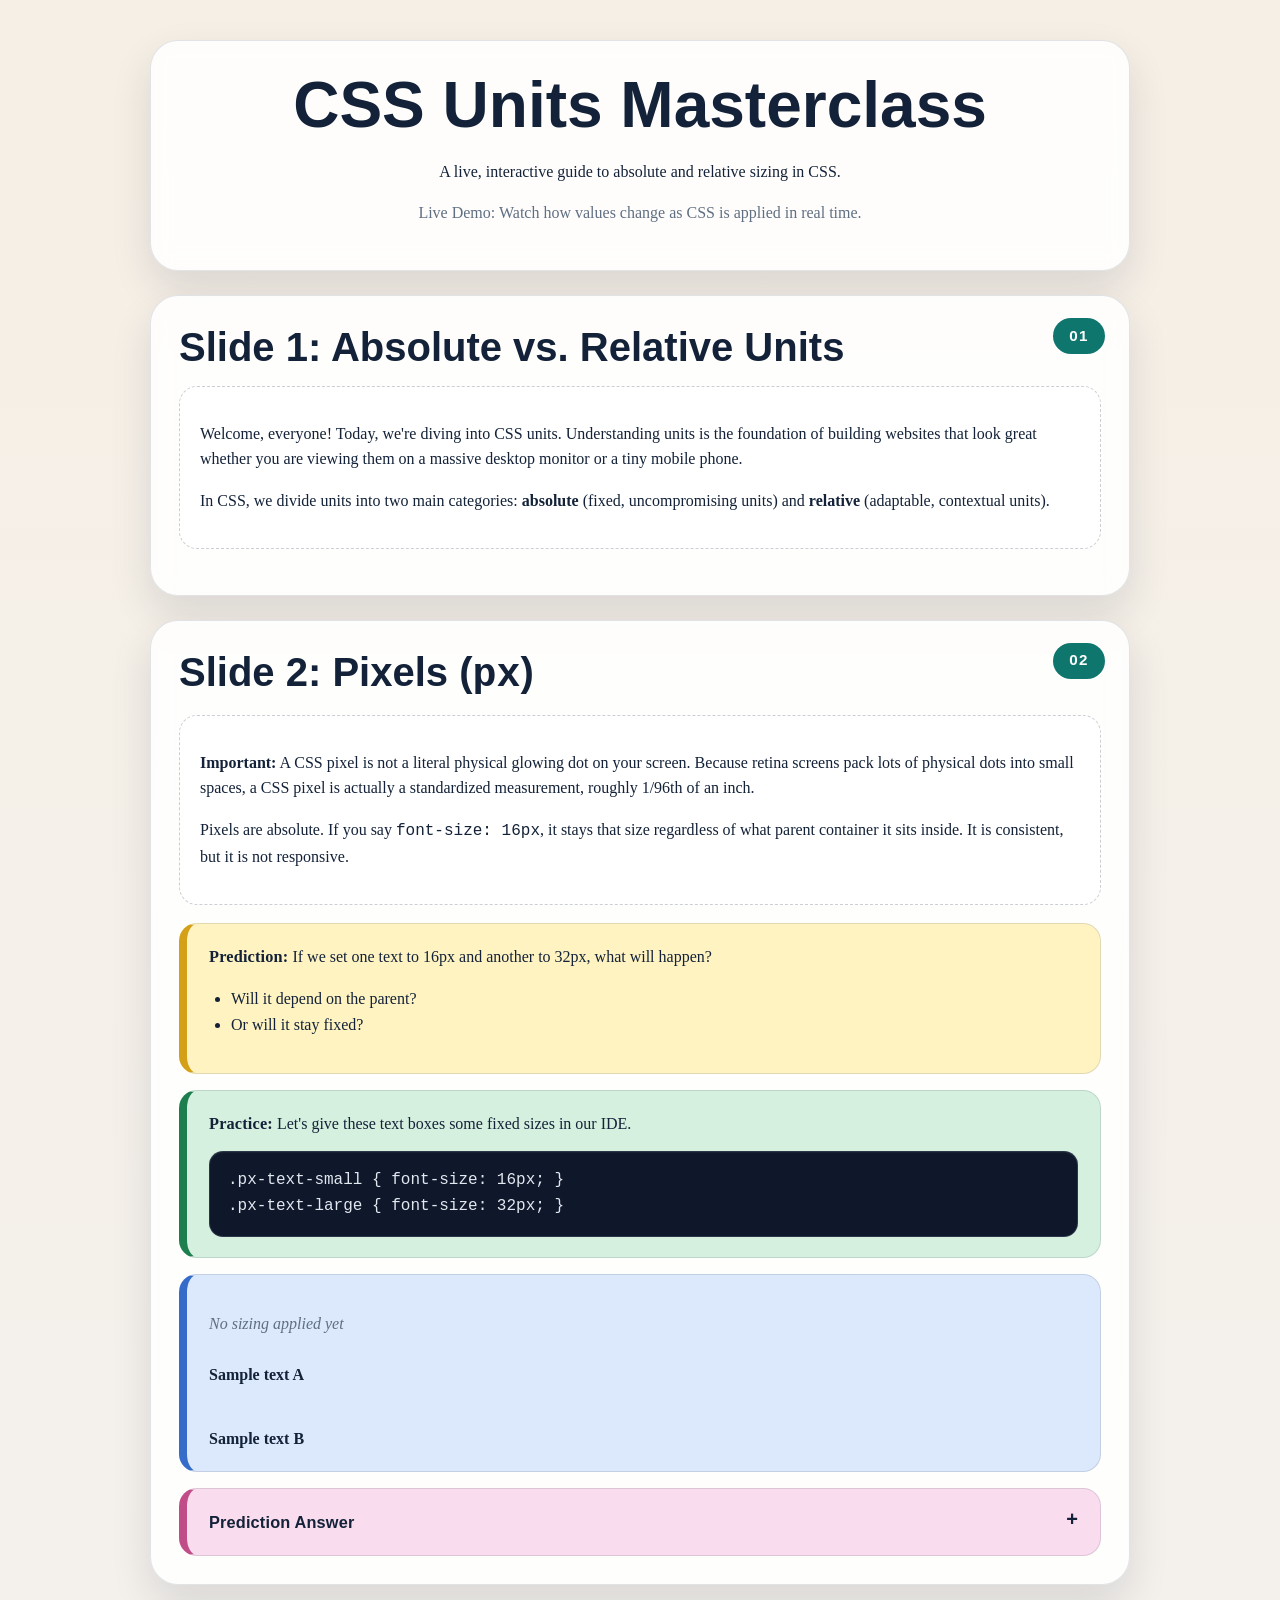
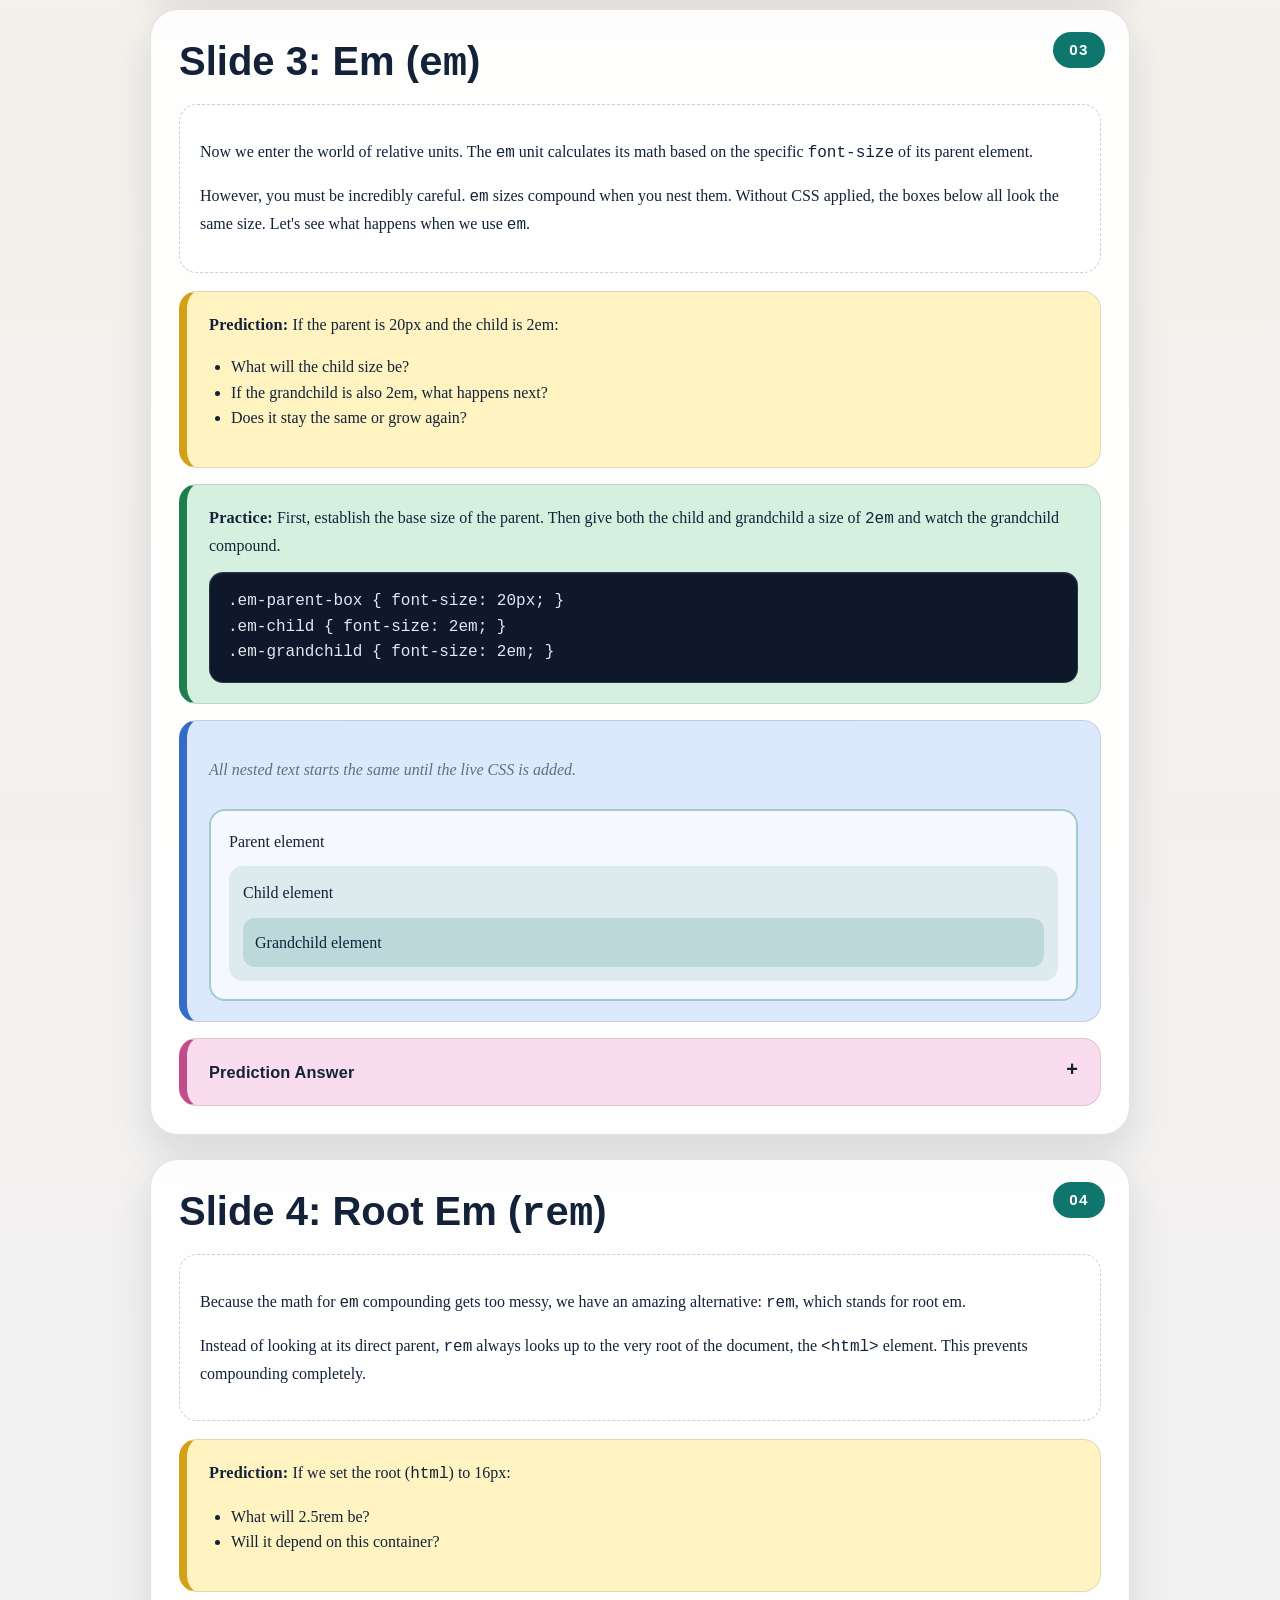
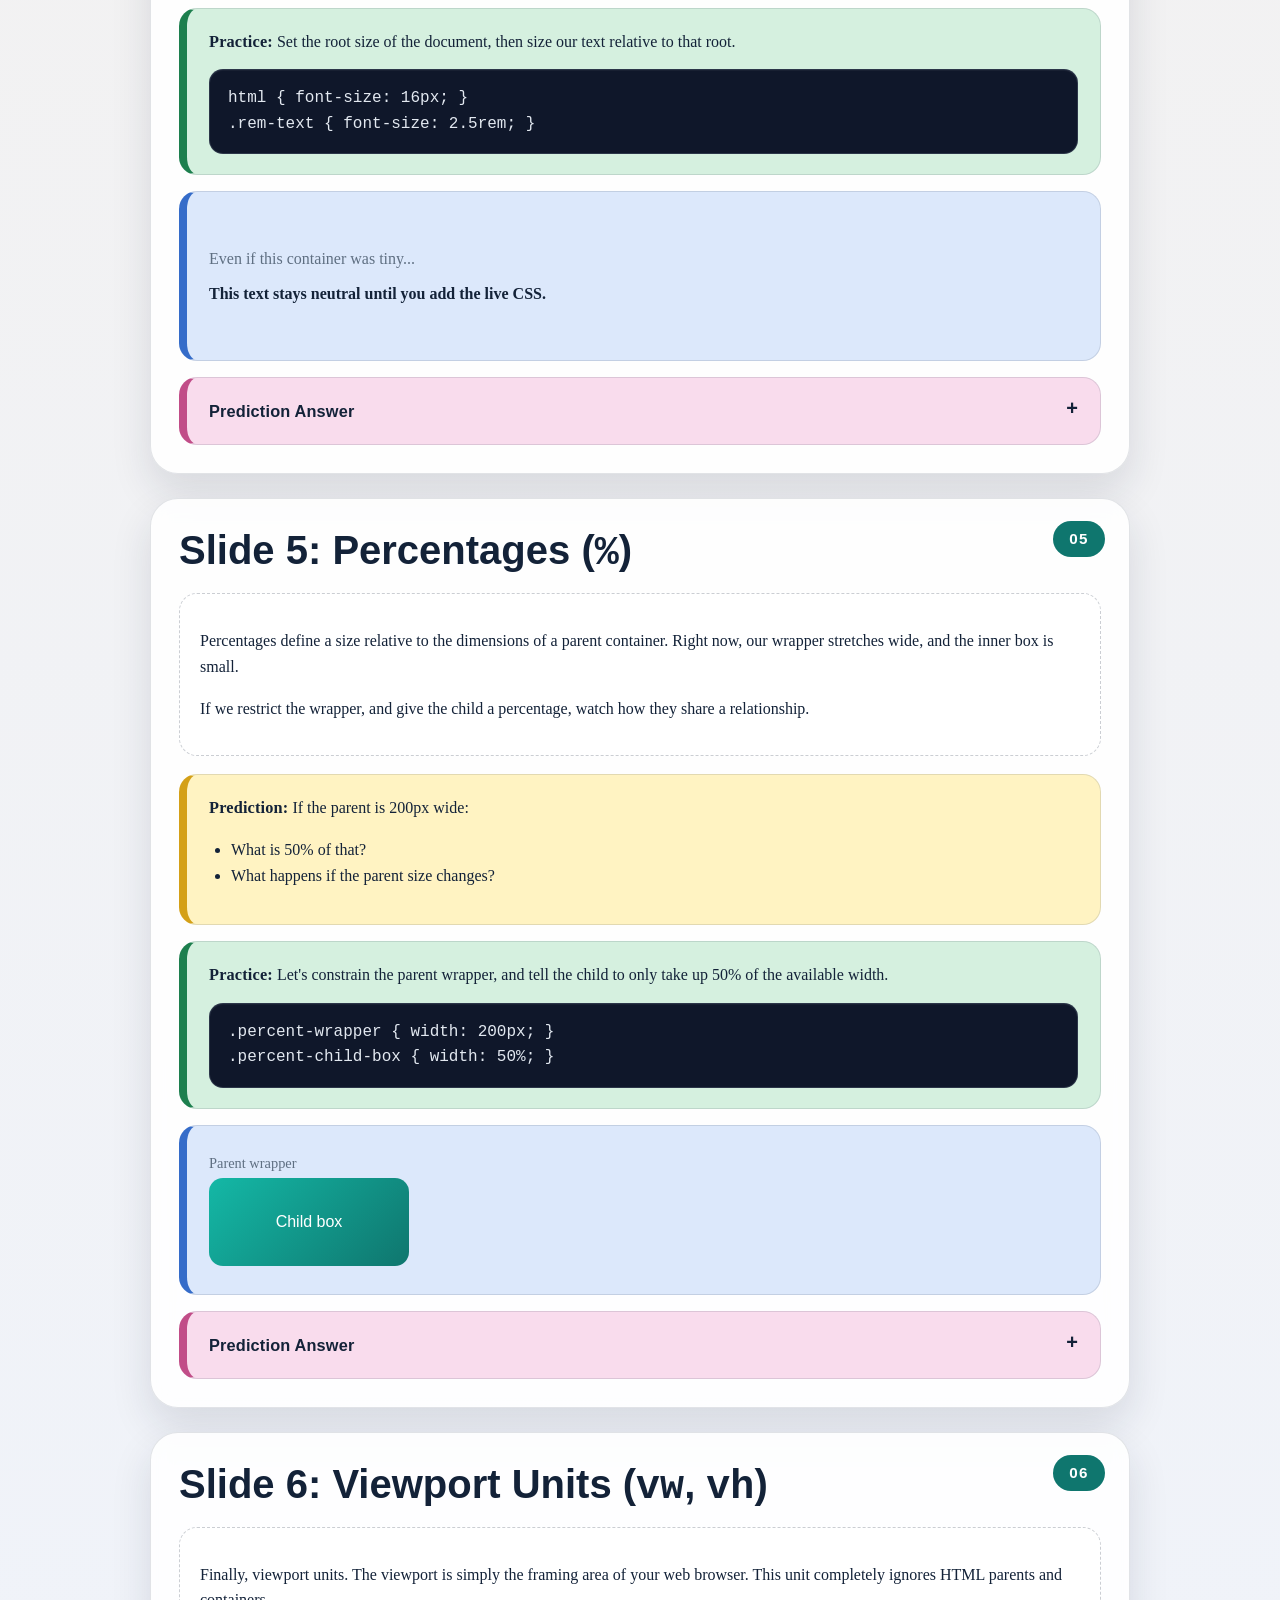
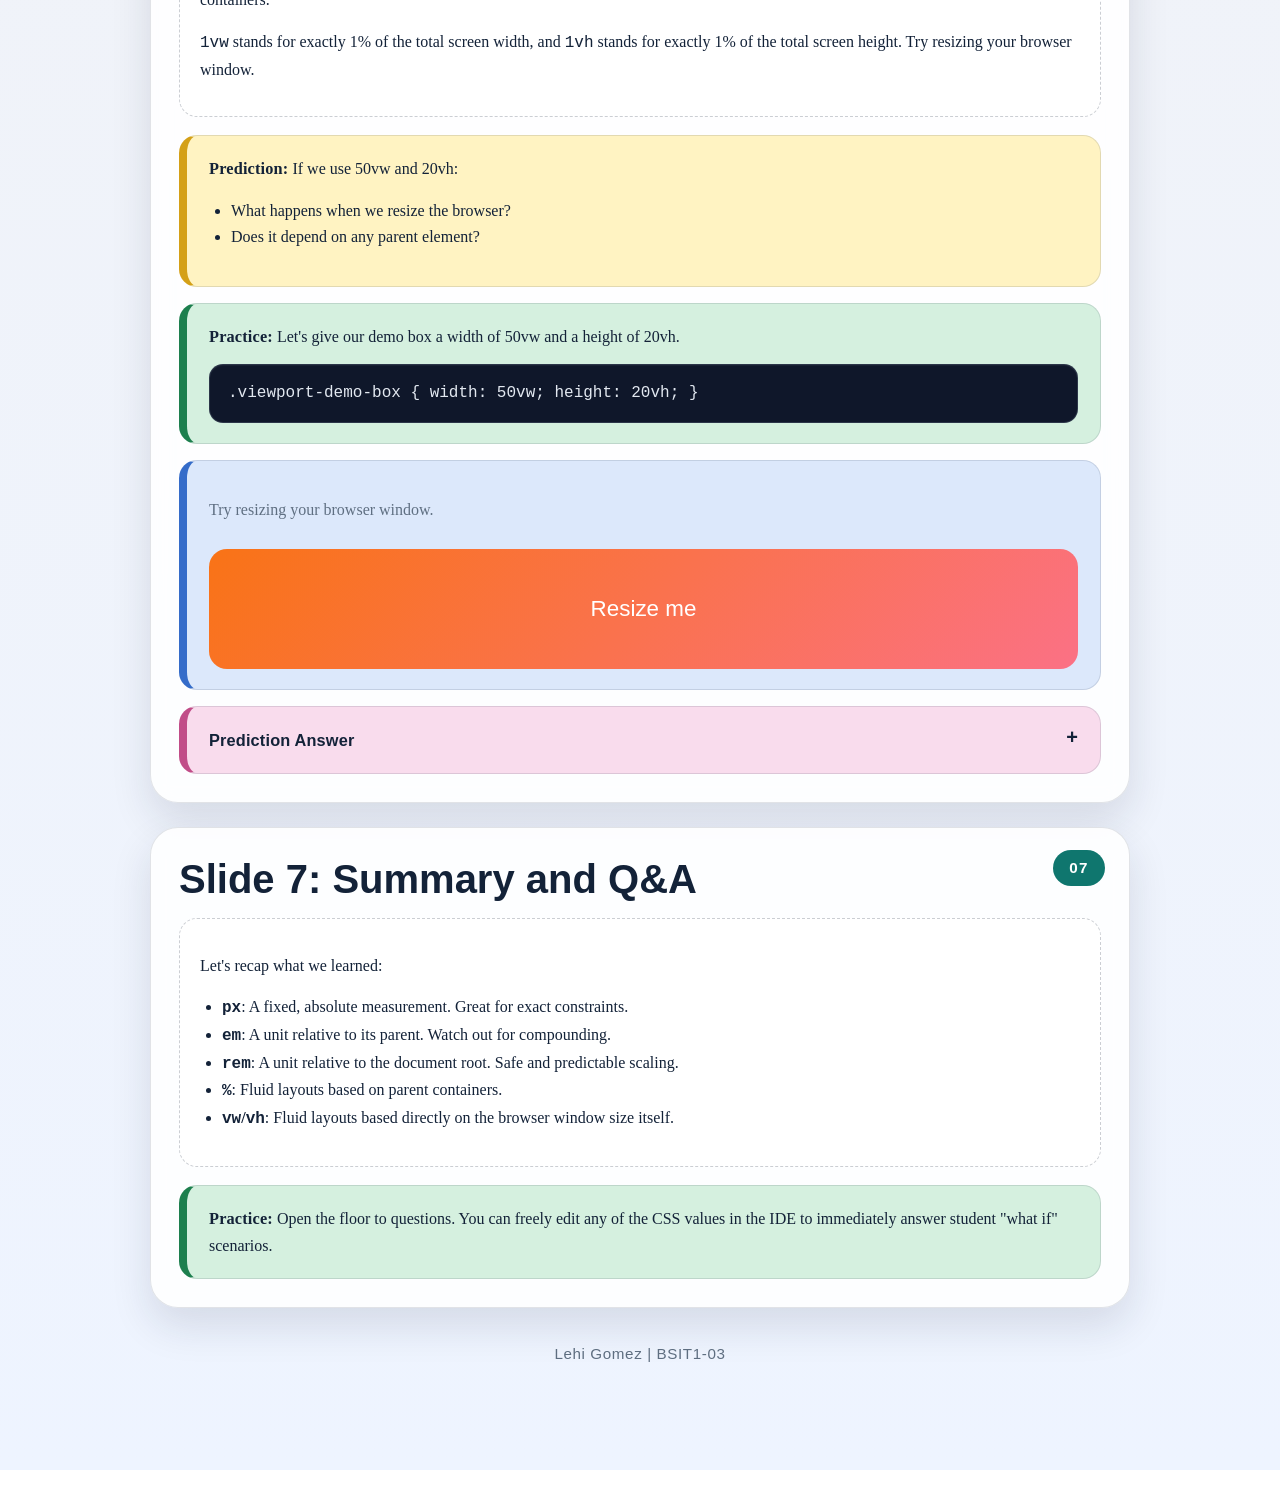
==== css-units-masterclass/index.html @ 3f7f9b2d "New folder settings." ====
<!DOCTYPE html>
<html lang="en">

<head>
    <meta charset="UTF-8">
    <meta name="viewport" content="width=device-width, initial-scale=1.0">
    <title>CSS Units Interactive Masterclass</title>
    <link rel="stylesheet" href="styles.css">
</head>

<body>

    <header>
        <h1>CSS Units Masterclass</h1>
        <p>A live, interactive guide to absolute and relative sizing in CSS.</p>
        <p class="header-note">
            Live Demo: Watch how values change as CSS is applied in real time.
        </p>
    </header>

    <section class="slide">
        <span class="slide-badge">01</span>
        <h2 class="slide-title">Slide 1: Absolute vs. Relative Units</h2>
        <div class="speaker-notes">
            <p>Welcome, everyone! Today, we're diving into CSS units. Understanding units is the foundation of building websites that look great whether you are viewing them on a massive desktop monitor or a tiny mobile phone.</p>
            <p>In CSS, we divide units into two main categories: <strong>absolute</strong> (fixed, uncompromising units) and <strong>relative</strong> (adaptable, contextual units).</p>
        </div>
    </section>

    <section class="slide">
        <span class="slide-badge">02</span>
        <h2 class="slide-title">Slide 2: Pixels (<code>px</code>)</h2>
        <div class="speaker-notes">
            <p><strong>Important:</strong> A CSS pixel is not a literal physical glowing dot on your screen. Because retina screens pack lots of physical dots into small spaces, a CSS pixel is actually a standardized measurement, roughly 1/96th of an inch.</p>
            <p>Pixels are absolute. If you say <code>font-size: 16px</code>, it stays that size regardless of what parent container it sits inside. It is consistent, but it is not responsive.</p>
        </div>

        <div class="prediction-box">
            <strong>Prediction:</strong>
            If we set one text to 16px and another to 32px, what will happen?
            <ul>
                <li>Will it depend on the parent?</li>
                <li>Or will it stay fixed?</li>
            </ul>
        </div>

        <div class="action-box">
            <strong>Practice:</strong> Let's give these text boxes some fixed sizes in our IDE.
            <pre><code>.px-text-small { font-size: 16px; }
.px-text-large { font-size: 32px; }</code></pre>
        </div>

        <div class="demo-area">
            <p class="demo-hint"><em>No sizing applied yet</em></p>
            <div>
                <strong class="px-text-small">Sample text A</strong>
            </div>
            <div class="demo-spacer"></div>
            <div>
                <strong class="px-text-large">Sample text B</strong>
            </div>
        </div>

        <details class="prediction-answer">
            <summary>Prediction Answer</summary>
            <p>Both values stay fixed. The 16px text remains smaller than the 32px text, and neither one depends on the parent element.</p>
        </details>
    </section>

    <section class="slide">
        <span class="slide-badge">03</span>
        <h2 class="slide-title">Slide 3: Em (<code>em</code>)</h2>
        <div class="speaker-notes">
            <p>Now we enter the world of relative units. The <code>em</code> unit calculates its math based on the specific <code>font-size</code> of its parent element.</p>
            <p>However, you must be incredibly careful. <code>em</code> sizes compound when you nest them. Without CSS applied, the boxes below all look the same size. Let's see what happens when we use <code>em</code>.</p>
        </div>

        <div class="prediction-box">
            <strong>Prediction:</strong>
            If the parent is 20px and the child is 2em:
            <ul>
                <li>What will the child size be?</li>
                <li>If the grandchild is also 2em, what happens next?</li>
                <li>Does it stay the same or grow again?</li>
            </ul>
        </div>

        <div class="action-box">
            <strong>Practice:</strong> First, establish the base size of the parent. Then give both the child and grandchild a size of <code>2em</code> and watch the grandchild compound.
            <pre><code>.em-parent-box { font-size: 20px; }
.em-child { font-size: 2em; }
.em-grandchild { font-size: 2em; }</code></pre>
        </div>

        <div class="demo-area">
            <p class="demo-hint"><em>All nested text starts the same until the live CSS is added.</em></p>
            <div class="em-parent-box">
                Parent element
                <div class="em-child">
                    Child element
                    <div class="em-grandchild">
                        Grandchild element
                    </div>
                </div>
            </div>
        </div>

        <details class="prediction-answer">
            <summary>Prediction Answer</summary>
            <p>The child becomes 40px because it is 2 times its 20px parent. The grandchild then doubles again from the child, so it becomes 80px. This is the compounding behavior of <code>em</code>.</p>
        </details>
    </section>

    <section class="slide">
        <span class="slide-badge">04</span>
        <h2 class="slide-title">Slide 4: Root Em (<code>rem</code>)</h2>
        <div class="speaker-notes">
            <p>Because the math for <code>em</code> compounding gets too messy, we have an amazing alternative: <code>rem</code>, which stands for root em.</p>
            <p>Instead of looking at its direct parent, <code>rem</code> always looks up to the very root of the document, the <code>&lt;html&gt;</code> element. This prevents compounding completely.</p>
        </div>

        <div class="prediction-box">
            <strong>Prediction:</strong>
            If we set the root (<code>html</code>) to 16px:
            <ul>
                <li>What will 2.5rem be?</li>
                <li>Will it depend on this container?</li>
            </ul>
        </div>

        <div class="action-box">
            <strong>Practice:</strong> Set the root size of the document, then size our text relative to that root.
            <pre><code>html { font-size: 16px; }
.rem-text { font-size: 2.5rem; }</code></pre>
        </div>

        <div class="demo-area">
            <div class="tiny-container-note">Even if this container was tiny...</div>
            <strong class="rem-text">This text stays neutral until you add the live CSS.</strong>
        </div>

        <details class="prediction-answer">
            <summary>Prediction Answer</summary>
            <p><code>2.5rem</code> becomes 40px because it always uses the root size of 16px. It does not depend on this local container.</p>
        </details>
    </section>

    <section class="slide">
        <span class="slide-badge">05</span>
        <h2 class="slide-title">Slide 5: Percentages (<code>%</code>)</h2>
        <div class="speaker-notes">
            <p>Percentages define a size relative to the dimensions of a parent container. Right now, our wrapper stretches wide, and the inner box is small.</p>
            <p>If we restrict the wrapper, and give the child a percentage, watch how they share a relationship.</p>
        </div>

        <div class="prediction-box">
            <strong>Prediction:</strong>
            If the parent is 200px wide:
            <ul>
                <li>What is 50% of that?</li>
                <li>What happens if the parent size changes?</li>
            </ul>
        </div>

        <div class="action-box">
            <strong>Practice:</strong> Let's constrain the parent wrapper, and tell the child to only take up 50% of the available width.
            <pre><code>.percent-wrapper { width: 200px; }
.percent-child-box { width: 50%; }</code></pre>
        </div>

        <div class="demo-area">
            <div class="percent-wrapper">
                <span class="percent-label">Parent wrapper</span>
                <div class="percent-child-box">Child box</div>
            </div>
        </div>

        <details class="prediction-answer">
            <summary>Prediction Answer</summary>
            <p>If the parent is 200px wide, a child with <code>width: 50%</code> becomes 100px wide. If the parent changes size, the child changes with it.</p>
        </details>
    </section>

    <section class="slide">
        <span class="slide-badge">06</span>
        <h2 class="slide-title">Slide 6: Viewport Units (<code>vw</code>, <code>vh</code>)</h2>
        <div class="speaker-notes">
            <p>Finally, viewport units. The viewport is simply the framing area of your web browser. This unit completely ignores HTML parents and containers.</p>
            <p><code>1vw</code> stands for exactly 1% of the total screen width, and <code>1vh</code> stands for exactly 1% of the total screen height. Try resizing your browser window.</p>
        </div>

        <div class="prediction-box">
            <strong>Prediction:</strong>
            If we use 50vw and 20vh:
            <ul>
                <li>What happens when we resize the browser?</li>
                <li>Does it depend on any parent element?</li>
            </ul>
        </div>

        <div class="action-box">
            <strong>Practice:</strong> Let's give our demo box a width of 50vw and a height of 20vh.
            <pre><code>.viewport-demo-box { width: 50vw; height: 20vh; }</code></pre>
        </div>

        <div class="demo-area">
            <p class="demo-hint">Try resizing your browser window.</p>
            <div class="viewport-demo-box">Resize me</div>
        </div>

        <details class="prediction-answer">
            <summary>Prediction Answer</summary>
            <p>The box always tracks the browser window. At 50vw it uses half the viewport width, and at 20vh it uses one fifth of the viewport height, regardless of parent containers.</p>
        </details>
    </section>

    <section class="slide">
        <span class="slide-badge">07</span>
        <h2 class="slide-title">Slide 7: Summary and Q&amp;A</h2>
        <div class="speaker-notes">
            <p>Let's recap what we learned:</p>
            <ul>
                <li><strong><code>px</code></strong>: A fixed, absolute measurement. Great for exact constraints.</li>
                <li><strong><code>em</code></strong>: A unit relative to its parent. Watch out for compounding.</li>
                <li><strong><code>rem</code></strong>: A unit relative to the document root. Safe and predictable scaling.</li>
                <li><strong><code>%</code></strong>: Fluid layouts based on parent containers.</li>
                <li><strong><code>vw</code>/<code>vh</code></strong>: Fluid layouts based directly on the browser window size itself.</li>
            </ul>
        </div>

        <div class="action-box">
            <strong>Practice:</strong> Open the floor to questions. You can freely edit any of the CSS values in the IDE to immediately answer student "what if" scenarios.
        </div>
    </section>

    <footer class="page-footer">
        <p>Lehi Gomez | BSIT1-03</p>
    </footer>

</body>

</html>
---- css-units-masterclass/styles.css ----
:root {
    --page-bg: linear-gradient(180deg, #f6efe5 0%, #eef4ff 100%);
    --surface: rgba(255, 255, 255, 0.88);
    --surface-strong: #ffffff;
    --text-main: #132238;
    --text-soft: #5f6f82;
    --accent: #0f766e;
    --prediction: #fff3c2;
    --action: #d5f0df;
    --demo: #dce8fb;
    --answer: #f9dced;
    --border: rgba(19, 34, 56, 0.12);
    --shadow: 0 18px 40px rgba(22, 34, 58, 0.12);
    --radius-lg: 28px;
    --radius-md: 18px;
}

* {
    box-sizing: border-box;
}

html {
    font-size: 16px;
}

body {
    margin: 0;
    font-family: Georgia, "Times New Roman", serif;
    background: var(--page-bg);
    color: var(--text-main);
    line-height: 1.6;
    padding: 40px 20px 80px;
}

header,
.slide {
    position: relative;
    width: min(980px, calc(100vw - 32px));
    margin: 0 auto 24px;
    background: var(--surface);
    backdrop-filter: blur(10px);
    border: 1px solid var(--border);
    border-radius: var(--radius-lg);
    box-shadow: var(--shadow);
    padding: 28px;
}

header {
    text-align: center;
}

h1,
h2,
h3 {
    font-family: "Trebuchet MS", "Segoe UI", sans-serif;
    line-height: 1.15;
    margin-top: 0;
}

h1 {
    font-size: clamp(2.4rem, 5vw, 4rem);
    margin-bottom: 12px;
}

.header-note,
.demo-hint,
.tiny-container-note {
    color: var(--text-soft);
}

.slide-title {
    margin-bottom: 16px;
    font-size: clamp(1.8rem, 3.2vw, 2.5rem);
    padding-right: 84px;
}

.slide-badge {
    position: absolute;
    top: 22px;
    right: 24px;
    display: inline-flex;
    align-items: center;
    justify-content: center;
    min-width: 52px;
    height: 36px;
    padding: 0 12px;
    border-radius: 999px;
    background: var(--accent);
    color: #fff;
    font-family: "Trebuchet MS", "Segoe UI", sans-serif;
    font-size: 0.95rem;
    font-weight: 700;
    letter-spacing: 0.08em;
}

.speaker-notes {
    padding: 18px 20px;
    background: rgba(255, 255, 255, 0.72);
    border: 1px dashed rgba(19, 34, 56, 0.22);
    border-radius: var(--radius-md);
    margin-bottom: 18px;
}

.prediction-box,
.action-box,
.demo-area,
.prediction-answer {
    border-radius: var(--radius-md);
    padding: 20px 22px;
    margin-top: 16px;
    border: 1px solid var(--border);
}

.prediction-box {
    background: var(--prediction);
    border-left: 8px solid #d4a017;
}

.action-box {
    background: var(--action);
    border-left: 8px solid #1d7f4e;
}

.demo-area {
    background: var(--demo);
    border-left: 8px solid #356cc9;
    min-height: 170px;
    display: flex;
    flex-direction: column;
    justify-content: center;
    gap: 10px;
}

.prediction-answer {
    background: var(--answer);
    border-left: 8px solid #c14d88;
    overflow: hidden;
}

.prediction-answer summary {
    cursor: pointer;
    font-family: "Trebuchet MS", "Segoe UI", sans-serif;
    font-weight: 700;
    list-style: none;
}

.prediction-answer summary::-webkit-details-marker {
    display: none;
}

.prediction-answer summary::after {
    content: "+";
    float: right;
    font-size: 1.25rem;
    line-height: 1;
}

.prediction-answer[open] summary::after {
    content: "-";
}

.prediction-answer p {
    margin-bottom: 0;
}

.page-footer {
    width: min(980px, calc(100vw - 32px));
    margin: 0 auto;
    padding: 10px 16px 24px;
    text-align: center;
    color: var(--text-soft);
    font-family: "Trebuchet MS", "Segoe UI", sans-serif;
    font-size: 0.95rem;
    letter-spacing: 0.04em;
}

.page-footer p {
    margin: 0;
}

pre {
    margin: 14px 0 0;
    overflow-x: auto;
    background: #0f172a;
    color: #e2e8f0;
    padding: 16px 18px;
    border-radius: 14px;
    border: 1px solid rgba(148, 163, 184, 0.22);
    box-shadow: inset 0 1px 0 rgba(255, 255, 255, 0.04);
    font-size: 1rem;
}

code {
    font-family: Consolas, "Courier New", monospace;
}

ul {
    padding-left: 22px;
}

.demo-spacer {
    height: 18px;
}

.prediction-box strong,
.action-box strong,
.prediction-answer summary {
    font-size: 1.02rem;
    letter-spacing: 0.01em;
}

/* Live demo note:
   Add these during class when teaching fixed pixel sizing.
   Example:
   .px-text-small { font-size: 16px; }
   .px-text-large { font-size: 32px; }
*/

.em-parent-box {
    padding: 18px;
    border: 2px solid rgba(15, 118, 110, 0.35);
    border-radius: 16px;
    background: rgba(255, 255, 255, 0.7);
}

/* Live demo note:
   Add these during class to show em using the parent font size.
   Example:
   .em-parent-box { font-size: 20px; }
   .em-child { font-size: 2em; }
   .em-grandchild { font-size: 2em; }
*/

.em-child {
    margin-top: 12px;
    padding: 14px;
    border-radius: 14px;
    background: rgba(15, 118, 110, 0.1);
}

.em-grandchild {
    margin-top: 12px;
    padding: 12px;
    border-radius: 12px;
    background: rgba(15, 118, 110, 0.16);
}

/* Live demo note:
   Add this during class to show rem using the root html size.
   Example:
   html { font-size: 16px; }
   .rem-text { font-size: 2.5rem; }
*/

.percent-wrapper {
    width: 200px;
    position: relative;
    padding-top: 24px;
}

.percent-label {
    position: absolute;
    top: -2px;
    left: 0;
    font-size: 0.9rem;
    color: var(--text-soft);
}

.percent-child-box {
    min-height: 88px;
    display: flex;
    align-items: center;
    justify-content: center;
    text-align: center;
    padding: 12px;
    border-radius: 14px;
    background: linear-gradient(135deg, #14b8a6, #0f766e);
    color: #fff;
    font-family: "Trebuchet MS", "Segoe UI", sans-serif;
}

/* Live demo note:
   Add this during class to show percentage sizing from the parent.
   Example:
   .percent-child-box { width: 50%; }
*/

.viewport-demo-box {
    width: 100%;
    height: 120px;
    min-height: 120px;
    border-radius: 18px;
    display: flex;
    align-items: center;
    justify-content: center;
    text-align: center;
    background: linear-gradient(135deg, #f97316, #fb7185);
    color: #fff;
    font-family: "Trebuchet MS", "Segoe UI", sans-serif;
    font-size: clamp(1rem, 2.2vw, 1.4rem);
}

/* Live demo note:
   Replace the neutral size above during class to demonstrate viewport units.
   Example:
   .viewport-demo-box { width: 50vw; height: 20vh; }
*/

@media (max-width: 720px) {
    body {
        padding: 20px 12px 48px;
    }

    header,
    .slide {
        width: min(980px, calc(100vw - 8px));
        padding: 20px;
    }

    .slide-title {
        padding-right: 0;
    }

    .slide-badge {
        position: static;
        margin-bottom: 14px;
    }

    .page-footer {
        width: min(980px, calc(100vw - 8px));
    }

    .viewport-demo-box {
        width: 100%;
    }
}
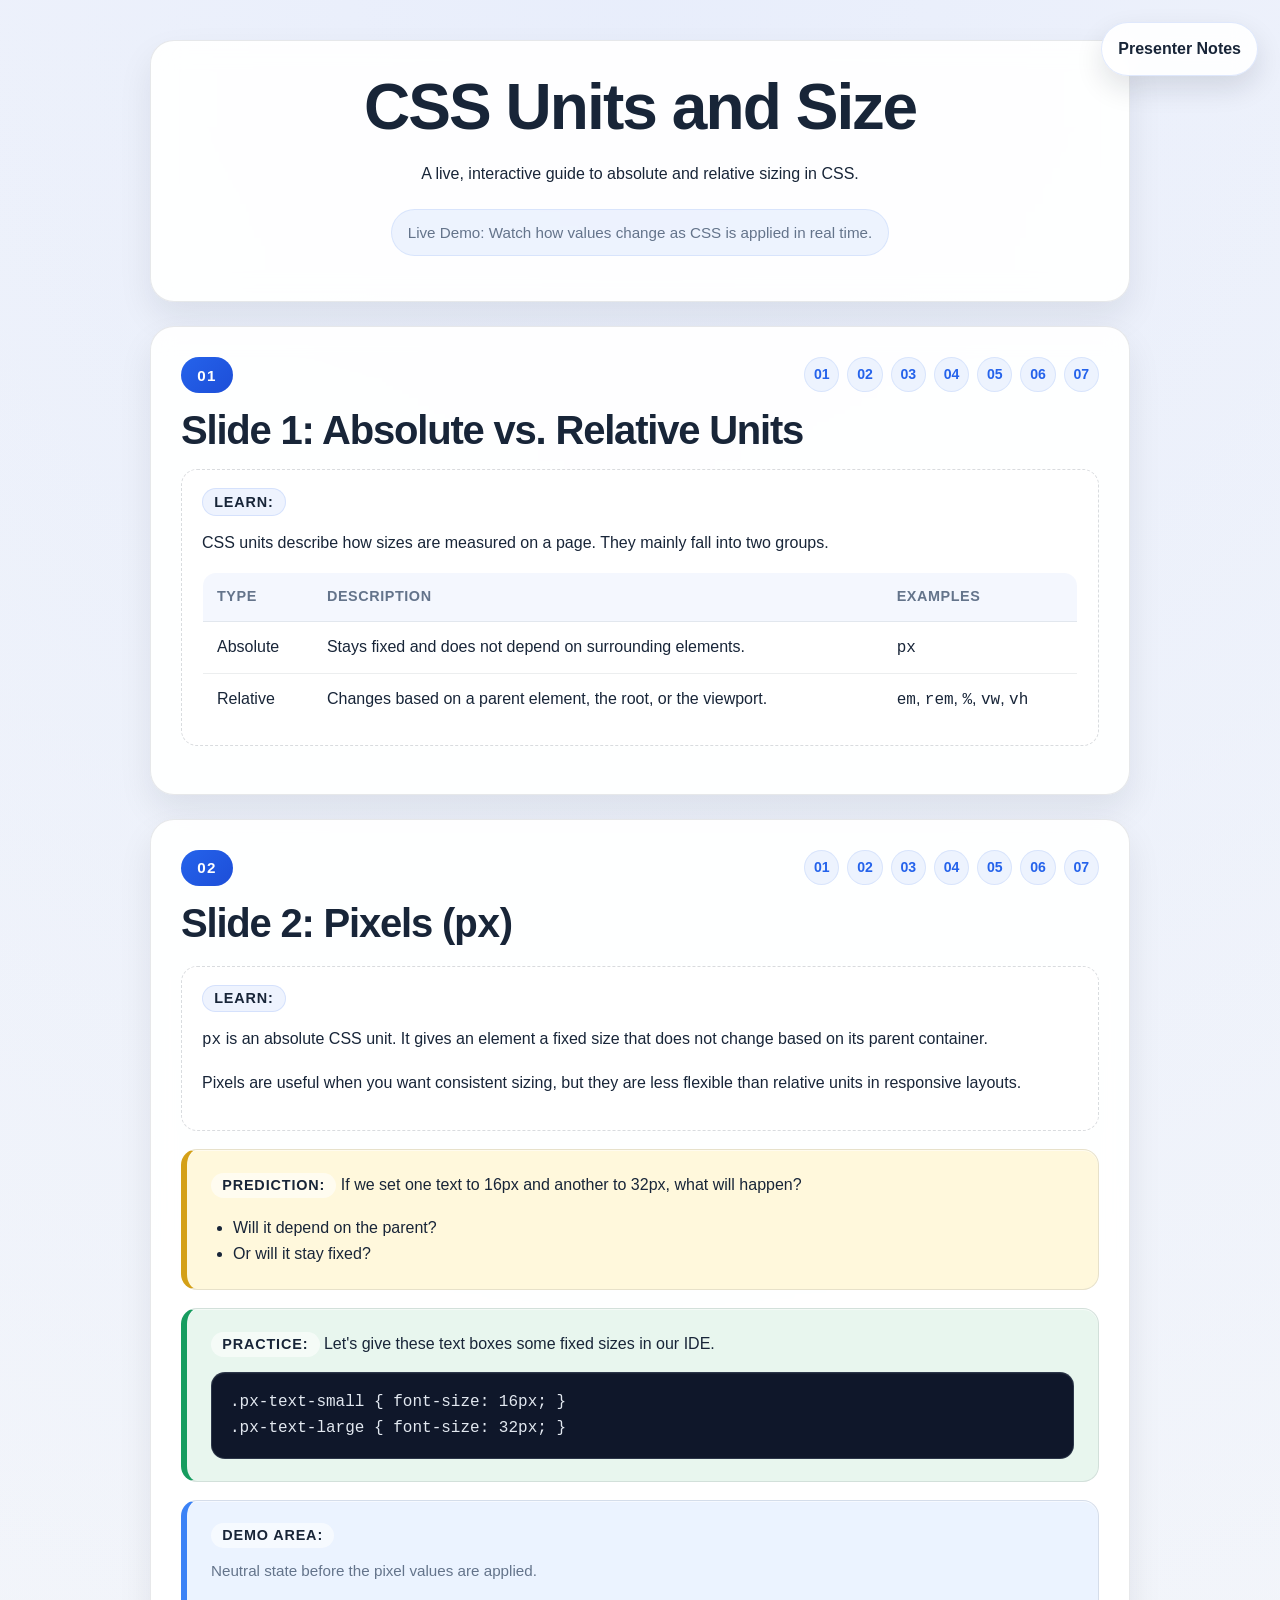
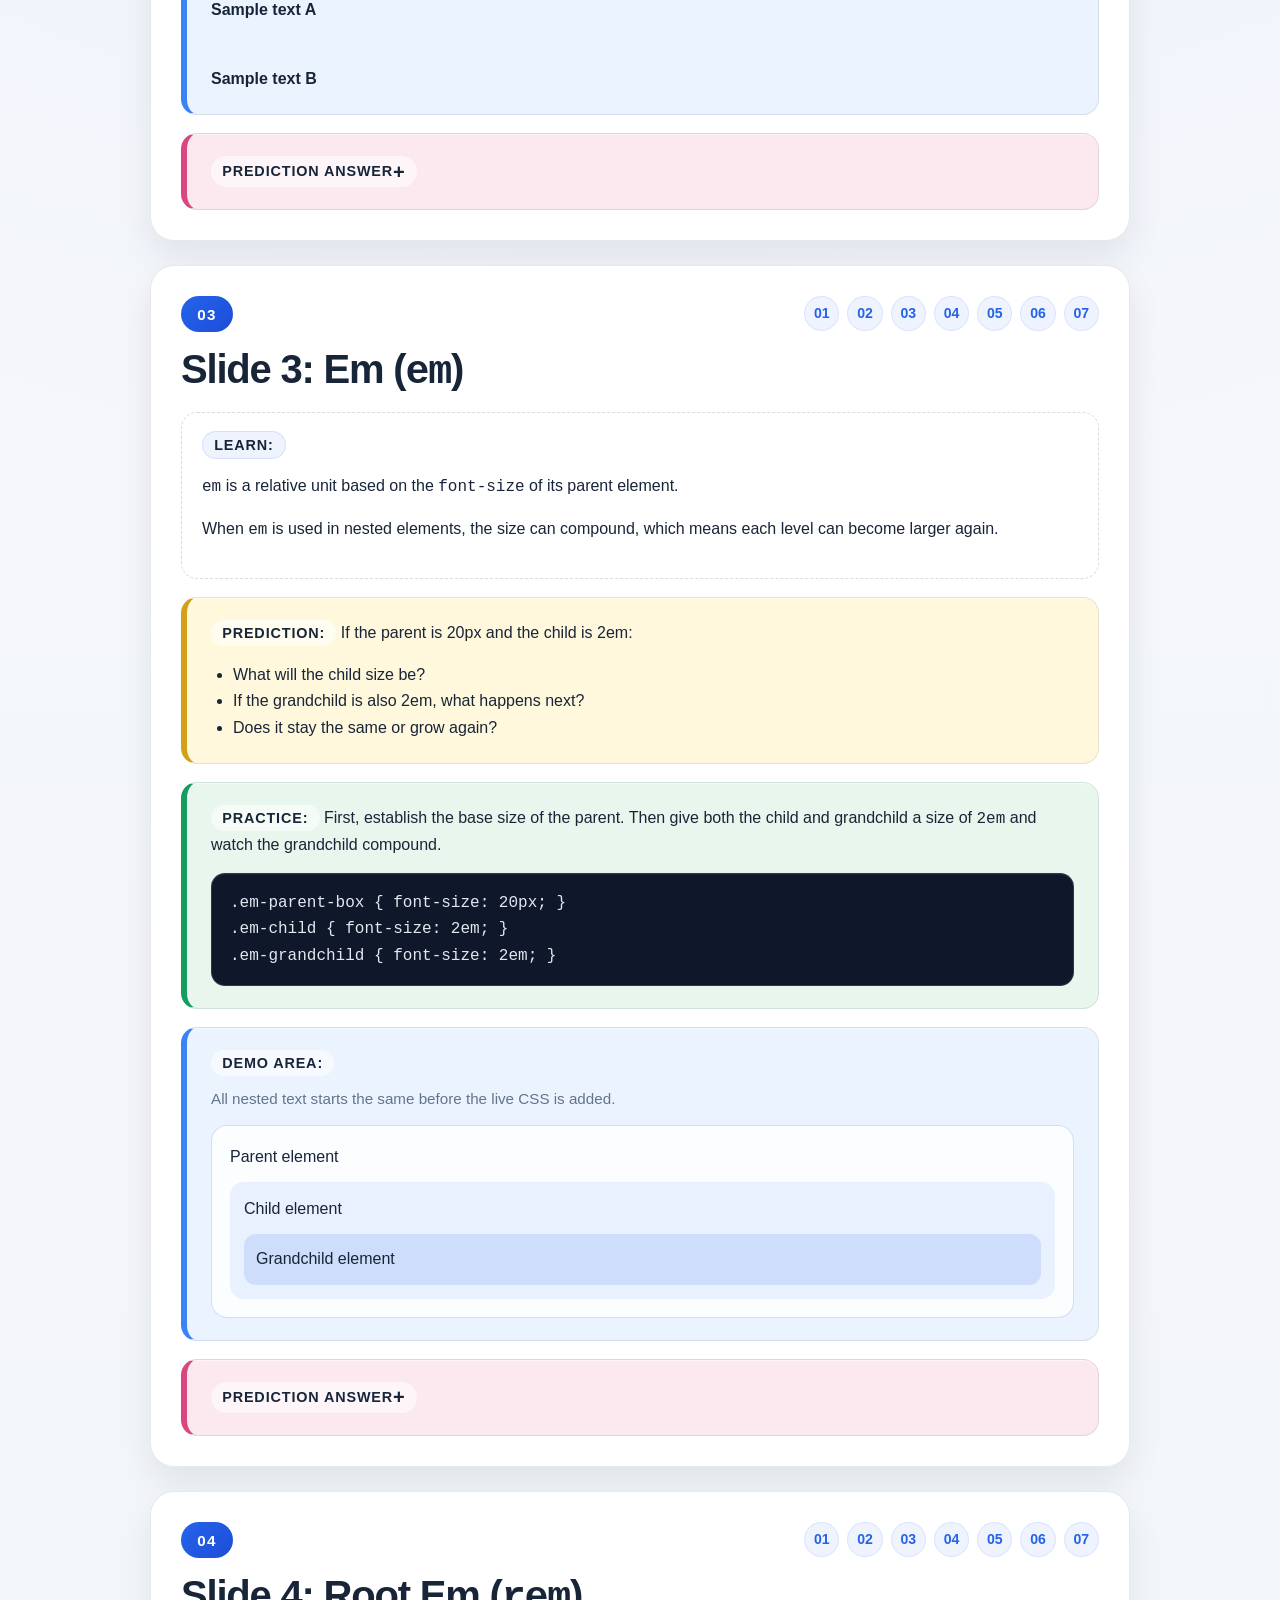
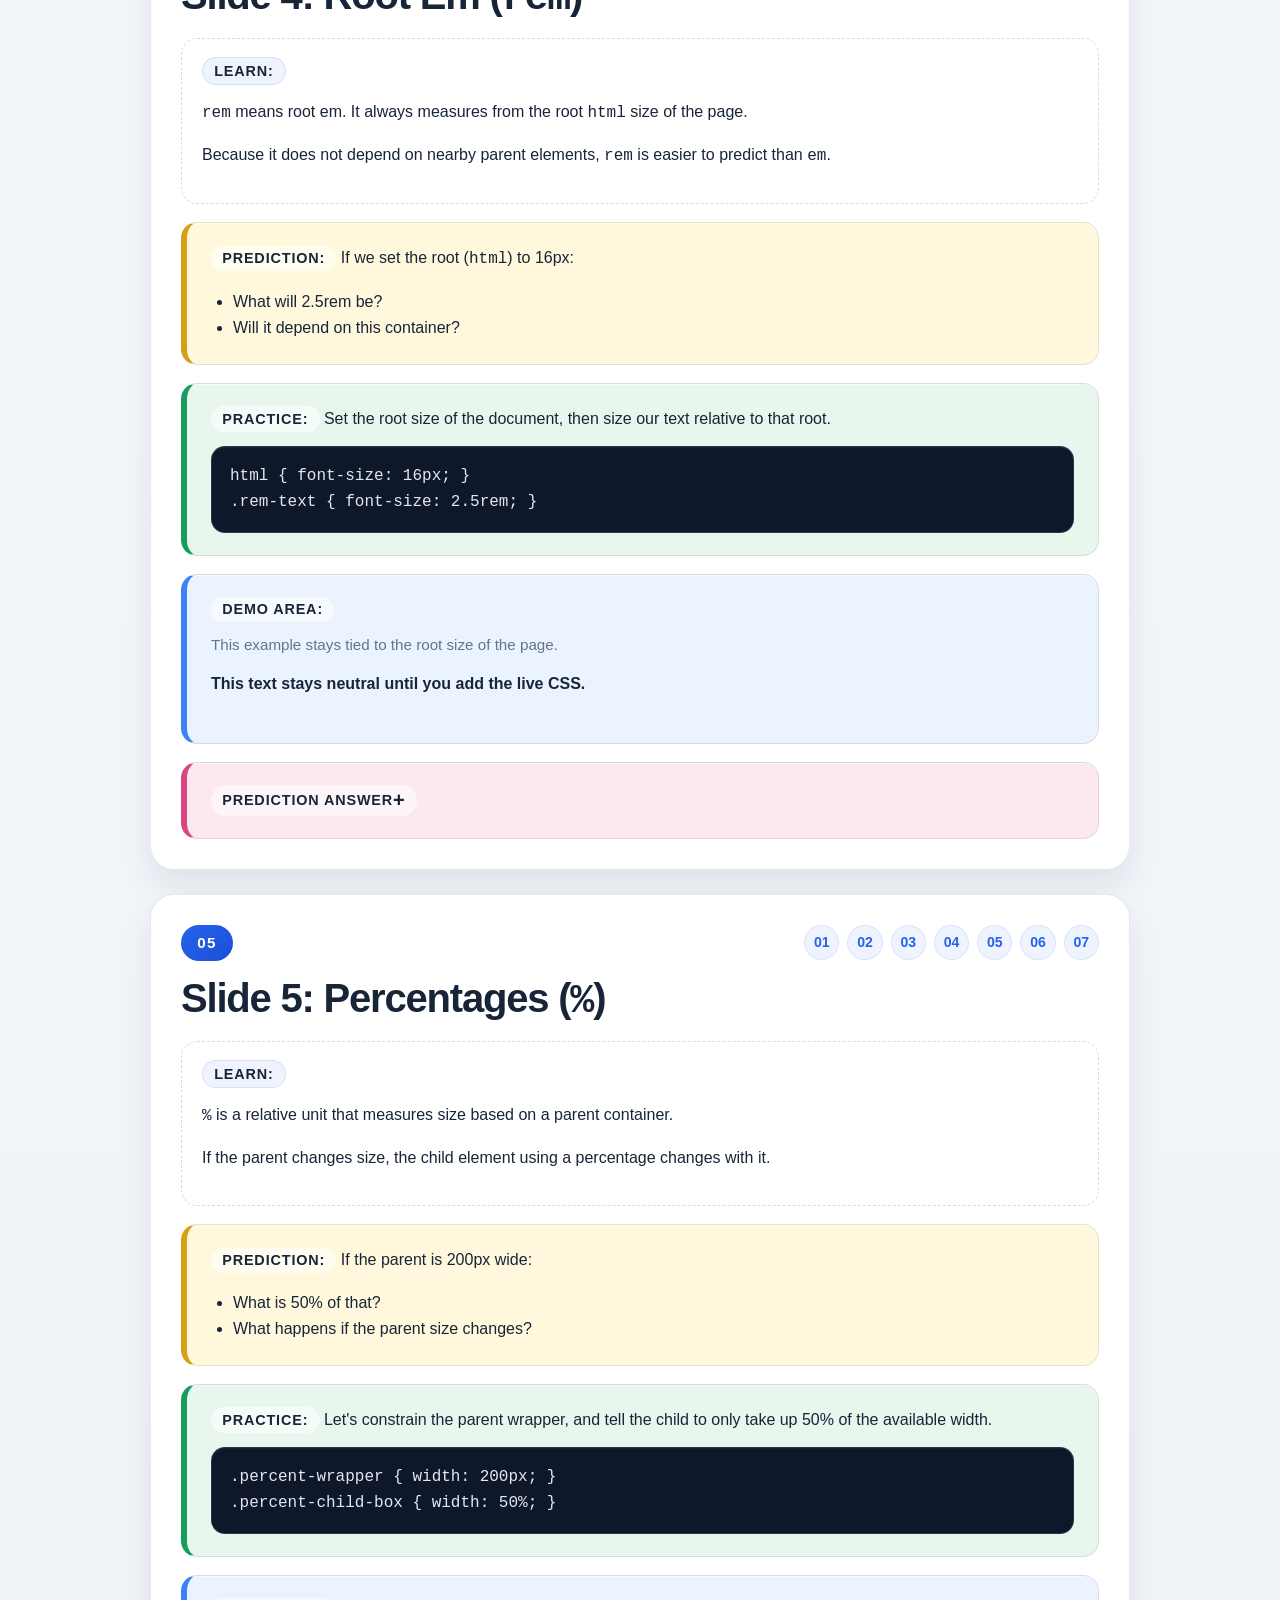
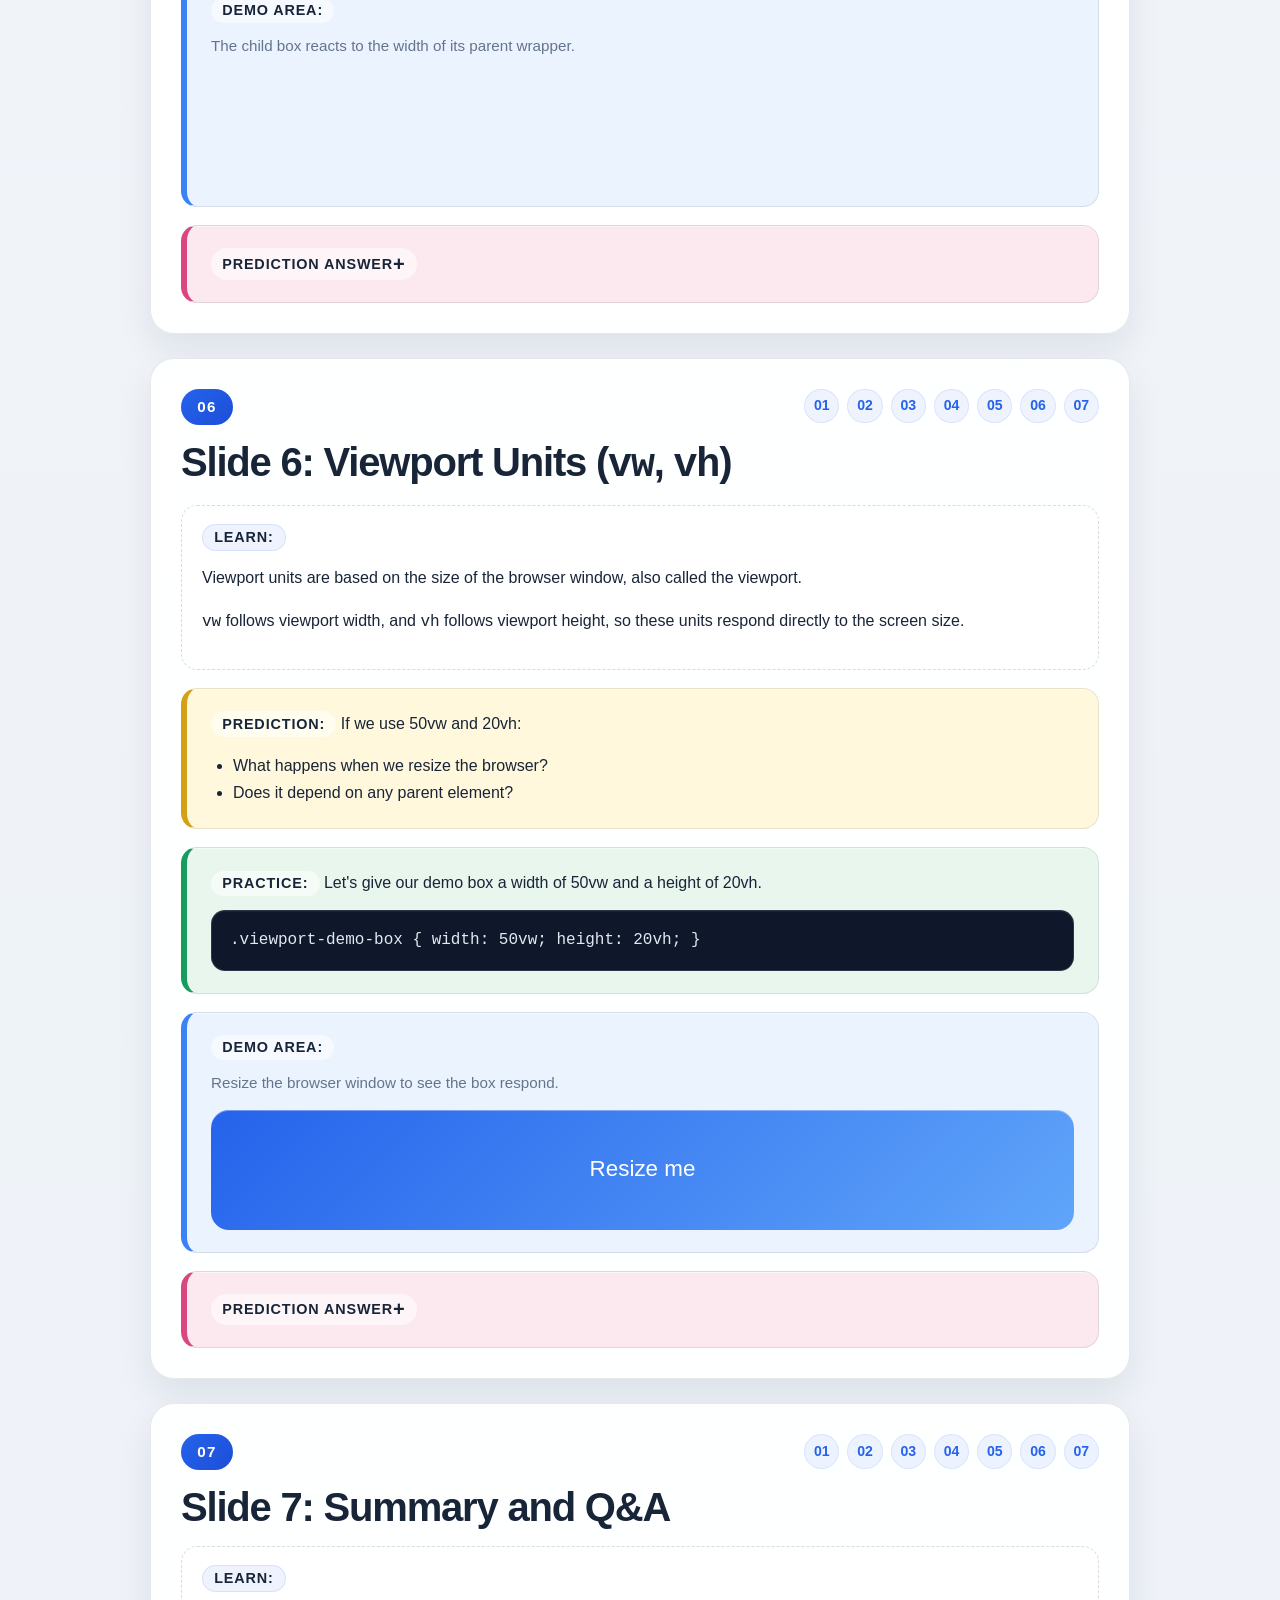
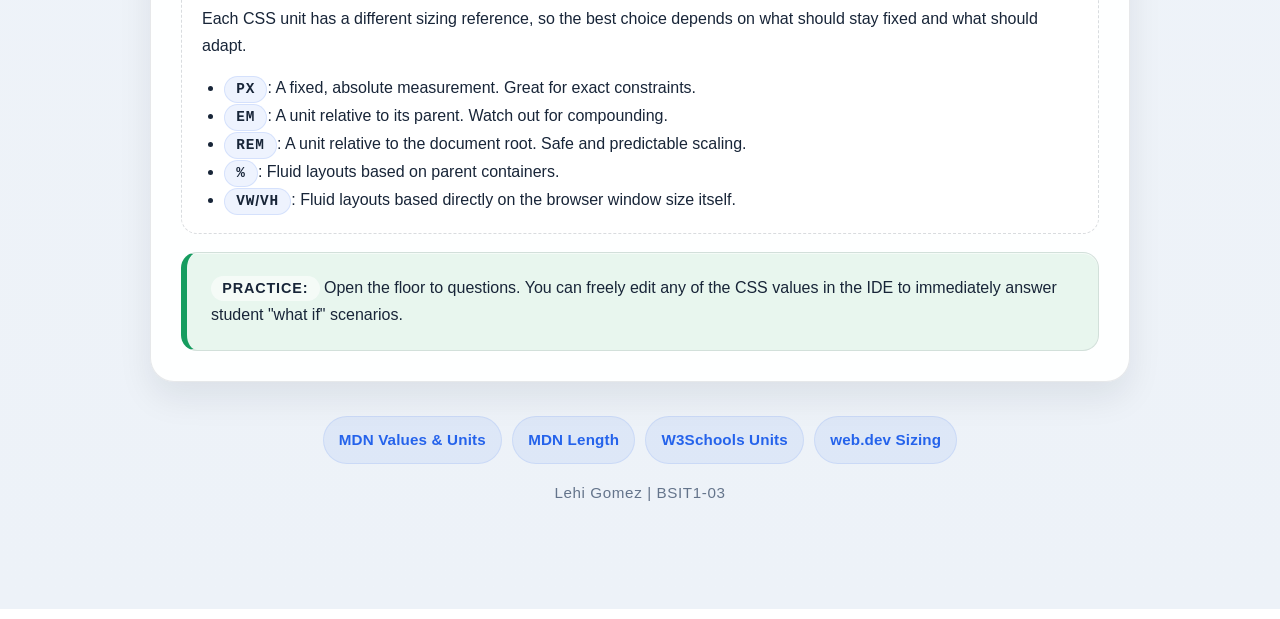
==== commit 7f229977: "Ready" ====
--- a/css-units-masterclass/index.html
+++ b/css-units-masterclass/index.html
@@ -4,239 +4,434 @@
 <head>
     <meta charset="UTF-8">
     <meta name="viewport" content="width=device-width, initial-scale=1.0">
-    <title>CSS Units Interactive Masterclass</title>
+    <title>CSS Units and Size</title>
     <link rel="stylesheet" href="styles.css">
 </head>
 
 <body>
-
-    <header>
-        <h1>CSS Units Masterclass</h1>
-        <p>A live, interactive guide to absolute and relative sizing in CSS.</p>
-        <p class="header-note">
-            Live Demo: Watch how values change as CSS is applied in real time.
-        </p>
-    </header>
-
-    <section class="slide">
-        <span class="slide-badge">01</span>
-        <h2 class="slide-title">Slide 1: Absolute vs. Relative Units</h2>
-        <div class="speaker-notes">
-            <p>Welcome, everyone! Today, we're diving into CSS units. Understanding units is the foundation of building websites that look great whether you are viewing them on a massive desktop monitor or a tiny mobile phone.</p>
-            <p>In CSS, we divide units into two main categories: <strong>absolute</strong> (fixed, uncompromising units) and <strong>relative</strong> (adaptable, contextual units).</p>
-        </div>
-    </section>
-
-    <section class="slide">
-        <span class="slide-badge">02</span>
-        <h2 class="slide-title">Slide 2: Pixels (<code>px</code>)</h2>
-        <div class="speaker-notes">
-            <p><strong>Important:</strong> A CSS pixel is not a literal physical glowing dot on your screen. Because retina screens pack lots of physical dots into small spaces, a CSS pixel is actually a standardized measurement, roughly 1/96th of an inch.</p>
-            <p>Pixels are absolute. If you say <code>font-size: 16px</code>, it stays that size regardless of what parent container it sits inside. It is consistent, but it is not responsive.</p>
-        </div>
-
-        <div class="prediction-box">
-            <strong>Prediction:</strong>
-            If we set one text to 16px and another to 32px, what will happen?
-            <ul>
-                <li>Will it depend on the parent?</li>
-                <li>Or will it stay fixed?</li>
-            </ul>
-        </div>
-
-        <div class="action-box">
-            <strong>Practice:</strong> Let's give these text boxes some fixed sizes in our IDE.
-            <pre><code>.px-text-small { font-size: 16px; }
+    <button class="notes-toggle" type="button" aria-expanded="false" aria-controls="presenter-panel">
+        Presenter Notes
+    </button>
+
+    <div class="page-shell">
+        <main class="presentation-content">
+            <header>
+                <h1>CSS Units and Size</h1>
+                <p>A live, interactive guide to absolute and relative sizing in CSS.</p>
+                <p class="header-note">
+                    Live Demo: Watch how values change as CSS is applied in real time.
+                </p>
+            </header>
+
+            <section class="slide" id="slide-01">
+                <div class="slide-topbar">
+                    <span class="slide-badge">01</span>
+                    <nav class="slide-nav" aria-label="Jump to slide">
+                        <a href="#slide-01">01</a>
+                        <a href="#slide-02">02</a>
+                        <a href="#slide-03">03</a>
+                        <a href="#slide-04">04</a>
+                        <a href="#slide-05">05</a>
+                        <a href="#slide-06">06</a>
+                        <a href="#slide-07">07</a>
+                    </nav>
+                </div>
+                <h2 class="slide-title">Slide 1: Absolute vs. Relative Units</h2>
+                <div class="learn-box">
+                    <strong>Learn:</strong>
+                    <p>CSS units describe how sizes are measured on a page. They mainly fall into two groups.</p>
+                    <table class="learn-table">
+                        <thead>
+                            <tr>
+                                <th>Type</th>
+                                <th>Description</th>
+                                <th>Examples</th>
+                            </tr>
+                        </thead>
+                        <tbody>
+                            <tr>
+                                <td>Absolute</td>
+                                <td>Stays fixed and does not depend on surrounding elements.</td>
+                                <td><code>px</code></td>
+                            </tr>
+                            <tr>
+                                <td>Relative</td>
+                                <td>Changes based on a parent element, the root, or the viewport.</td>
+                                <td><code>em</code>, <code>rem</code>, <code>%</code>, <code>vw</code>, <code>vh</code></td>
+                            </tr>
+                        </tbody>
+                    </table>
+                </div>
+            </section>
+
+            <section class="slide" id="slide-02">
+                <div class="slide-topbar">
+                    <span class="slide-badge">02</span>
+                    <nav class="slide-nav" aria-label="Jump to slide">
+                        <a href="#slide-01">01</a>
+                        <a href="#slide-02">02</a>
+                        <a href="#slide-03">03</a>
+                        <a href="#slide-04">04</a>
+                        <a href="#slide-05">05</a>
+                        <a href="#slide-06">06</a>
+                        <a href="#slide-07">07</a>
+                    </nav>
+                </div>
+                <h2 class="slide-title">Slide 2: Pixels (<code>px</code>)</h2>
+                <div class="learn-box">
+                    <strong>Learn:</strong>
+                    <p><code>px</code> is an absolute CSS unit. It gives an element a fixed size that does not change based on its parent container.</p>
+                    <p>Pixels are useful when you want consistent sizing, but they are less flexible than relative units in responsive layouts.</p>
+                </div>
+
+                <div class="prediction-box">
+                    <strong>Prediction:</strong>
+                    If we set one text to 16px and another to 32px, what will happen?
+                    <ul>
+                        <li>Will it depend on the parent?</li>
+                        <li>Or will it stay fixed?</li>
+                    </ul>
+                </div>
+
+                <div class="action-box">
+                    <strong>Practice:</strong> Let's give these text boxes some fixed sizes in our IDE.
+                    <pre><code>.px-text-small { font-size: 16px; }
 .px-text-large { font-size: 32px; }</code></pre>
-        </div>
-
-        <div class="demo-area">
-            <p class="demo-hint"><em>No sizing applied yet</em></p>
-            <div>
-                <strong class="px-text-small">Sample text A</strong>
-            </div>
-            <div class="demo-spacer"></div>
-            <div>
-                <strong class="px-text-large">Sample text B</strong>
-            </div>
-        </div>
-
-        <details class="prediction-answer">
-            <summary>Prediction Answer</summary>
-            <p>Both values stay fixed. The 16px text remains smaller than the 32px text, and neither one depends on the parent element.</p>
-        </details>
-    </section>
-
-    <section class="slide">
-        <span class="slide-badge">03</span>
-        <h2 class="slide-title">Slide 3: Em (<code>em</code>)</h2>
-        <div class="speaker-notes">
-            <p>Now we enter the world of relative units. The <code>em</code> unit calculates its math based on the specific <code>font-size</code> of its parent element.</p>
-            <p>However, you must be incredibly careful. <code>em</code> sizes compound when you nest them. Without CSS applied, the boxes below all look the same size. Let's see what happens when we use <code>em</code>.</p>
-        </div>
-
-        <div class="prediction-box">
-            <strong>Prediction:</strong>
-            If the parent is 20px and the child is 2em:
-            <ul>
-                <li>What will the child size be?</li>
-                <li>If the grandchild is also 2em, what happens next?</li>
-                <li>Does it stay the same or grow again?</li>
-            </ul>
-        </div>
-
-        <div class="action-box">
-            <strong>Practice:</strong> First, establish the base size of the parent. Then give both the child and grandchild a size of <code>2em</code> and watch the grandchild compound.
-            <pre><code>.em-parent-box { font-size: 20px; }
+                </div>
+
+                <div class="demo-area">
+                    <span class="demo-title">Demo Area:</span>
+                    <p class="demo-note">Neutral state before the pixel values are applied.</p>
+                    <div>
+                        <strong class="px-text-small">Sample text A</strong>
+                    </div>
+                    <div class="demo-spacer"></div>
+                    <div>
+                        <strong class="px-text-large">Sample text B</strong>
+                    </div>
+                </div>
+
+                <details class="prediction-answer">
+                    <summary>Prediction Answer</summary>
+                    <p>Both values stay fixed. The 16px text remains smaller than the 32px text, and neither one depends on the parent element.</p>
+                </details>
+            </section>
+
+            <section class="slide" id="slide-03">
+                <div class="slide-topbar">
+                    <span class="slide-badge">03</span>
+                    <nav class="slide-nav" aria-label="Jump to slide">
+                        <a href="#slide-01">01</a>
+                        <a href="#slide-02">02</a>
+                        <a href="#slide-03">03</a>
+                        <a href="#slide-04">04</a>
+                        <a href="#slide-05">05</a>
+                        <a href="#slide-06">06</a>
+                        <a href="#slide-07">07</a>
+                    </nav>
+                </div>
+                <h2 class="slide-title">Slide 3: Em (<code>em</code>)</h2>
+                <div class="learn-box">
+                    <strong>Learn:</strong>
+                    <p><code>em</code> is a relative unit based on the <code>font-size</code> of its parent element.</p>
+                    <p>When <code>em</code> is used in nested elements, the size can compound, which means each level can become larger again.</p>
+                </div>
+
+                <div class="prediction-box">
+                    <strong>Prediction:</strong>
+                    If the parent is 20px and the child is 2em:
+                    <ul>
+                        <li>What will the child size be?</li>
+                        <li>If the grandchild is also 2em, what happens next?</li>
+                        <li>Does it stay the same or grow again?</li>
+                    </ul>
+                </div>
+
+                <div class="action-box">
+                    <strong>Practice:</strong> First, establish the base size of the parent. Then give both the child and grandchild a size of <code>2em</code> and watch the grandchild compound.
+                    <pre><code>.em-parent-box { font-size: 20px; }
 .em-child { font-size: 2em; }
 .em-grandchild { font-size: 2em; }</code></pre>
-        </div>
-
-        <div class="demo-area">
-            <p class="demo-hint"><em>All nested text starts the same until the live CSS is added.</em></p>
-            <div class="em-parent-box">
-                Parent element
-                <div class="em-child">
-                    Child element
-                    <div class="em-grandchild">
-                        Grandchild element
+                </div>
+
+                <div class="demo-area">
+                    <span class="demo-title">Demo Area:</span>
+                    <p class="demo-note">All nested text starts the same before the live CSS is added.</p>
+                    <div class="em-parent-box">
+                        Parent element
+                        <div class="em-child">
+                            Child element
+                            <div class="em-grandchild">
+                                Grandchild element
+                            </div>
+                        </div>
                     </div>
                 </div>
+
+                <details class="prediction-answer">
+                    <summary>Prediction Answer</summary>
+                    <p>The child becomes 40px because it is 2 times its 20px parent. The grandchild then doubles again from the child, so it becomes 80px. This is the compounding behavior of <code>em</code>.</p>
+                </details>
+            </section>
+
+            <section class="slide" id="slide-04">
+                <div class="slide-topbar">
+                    <span class="slide-badge">04</span>
+                    <nav class="slide-nav" aria-label="Jump to slide">
+                        <a href="#slide-01">01</a>
+                        <a href="#slide-02">02</a>
+                        <a href="#slide-03">03</a>
+                        <a href="#slide-04">04</a>
+                        <a href="#slide-05">05</a>
+                        <a href="#slide-06">06</a>
+                        <a href="#slide-07">07</a>
+                    </nav>
+                </div>
+                <h2 class="slide-title">Slide 4: Root Em (<code>rem</code>)</h2>
+                <div class="learn-box">
+                    <strong>Learn:</strong>
+                    <p><code>rem</code> means root em. It always measures from the root <code>html</code> size of the page.</p>
+                    <p>Because it does not depend on nearby parent elements, <code>rem</code> is easier to predict than <code>em</code>.</p>
+                </div>
+
+                <div class="prediction-box">
+                    <strong>Prediction:</strong>
+                    If we set the root (<code>html</code>) to 16px:
+                    <ul>
+                        <li>What will 2.5rem be?</li>
+                        <li>Will it depend on this container?</li>
+                    </ul>
+                </div>
+
+                <div class="action-box">
+                    <strong>Practice:</strong> Set the root size of the document, then size our text relative to that root.
+                    <pre><code>html { font-size: 16px; }
+.rem-text { font-size: 2.5rem; }</code></pre>
+                </div>
+
+                <div class="demo-area">
+                    <span class="demo-title">Demo Area:</span>
+                    <p class="demo-note">This example stays tied to the root size of the page.</p>
+                    <strong class="rem-text">This text stays neutral until you add the live CSS.</strong>
+                </div>
+
+                <details class="prediction-answer">
+                    <summary>Prediction Answer</summary>
+                    <p><code>2.5rem</code> becomes 40px because it always uses the root size of 16px. It does not depend on this local container.</p>
+                </details>
+            </section>
+
+            <section class="slide" id="slide-05">
+                <div class="slide-topbar">
+                    <span class="slide-badge">05</span>
+                    <nav class="slide-nav" aria-label="Jump to slide">
+                        <a href="#slide-01">01</a>
+                        <a href="#slide-02">02</a>
+                        <a href="#slide-03">03</a>
+                        <a href="#slide-04">04</a>
+                        <a href="#slide-05">05</a>
+                        <a href="#slide-06">06</a>
+                        <a href="#slide-07">07</a>
+                    </nav>
+                </div>
+                <h2 class="slide-title">Slide 5: Percentages (<code>%</code>)</h2>
+                <div class="learn-box">
+                    <strong>Learn:</strong>
+                    <p><code>%</code> is a relative unit that measures size based on a parent container.</p>
+                    <p>If the parent changes size, the child element using a percentage changes with it.</p>
+                </div>
+
+                <div class="prediction-box">
+                    <strong>Prediction:</strong>
+                    If the parent is 200px wide:
+                    <ul>
+                        <li>What is 50% of that?</li>
+                        <li>What happens if the parent size changes?</li>
+                    </ul>
+                </div>
+
+                <div class="action-box">
+                    <strong>Practice:</strong> Let's constrain the parent wrapper, and tell the child to only take up 50% of the available width.
+                    <pre><code>.percent-wrapper { width: 200px; }
+.percent-child-box { width: 50%; }</code></pre>
+                </div>
+
+                <div class="demo-area">
+                    <span class="demo-title">Demo Area:</span>
+                    <p class="demo-note">The child box reacts to the width of its parent wrapper.</p>
+                    <div class="percent-wrapper">
+                        <span class="percent-label">Parent wrapper</span>
+                        <div class="percent-child-box">Child box</div>
+                    </div>
+                </div>
+
+                <details class="prediction-answer">
+                    <summary>Prediction Answer</summary>
+                    <p>If the parent is 200px wide, a child with <code>width: 50%</code> becomes 100px wide. If the parent changes size, the child changes with it.</p>
+                </details>
+            </section>
+
+            <section class="slide" id="slide-06">
+                <div class="slide-topbar">
+                    <span class="slide-badge">06</span>
+                    <nav class="slide-nav" aria-label="Jump to slide">
+                        <a href="#slide-01">01</a>
+                        <a href="#slide-02">02</a>
+                        <a href="#slide-03">03</a>
+                        <a href="#slide-04">04</a>
+                        <a href="#slide-05">05</a>
+                        <a href="#slide-06">06</a>
+                        <a href="#slide-07">07</a>
+                    </nav>
+                </div>
+                <h2 class="slide-title">Slide 6: Viewport Units (<code>vw</code>, <code>vh</code>)</h2>
+                <div class="learn-box">
+                    <strong>Learn:</strong>
+                    <p>Viewport units are based on the size of the browser window, also called the viewport.</p>
+                    <p><code>vw</code> follows viewport width, and <code>vh</code> follows viewport height, so these units respond directly to the screen size.</p>
+                </div>
+
+                <div class="prediction-box">
+                    <strong>Prediction:</strong>
+                    If we use 50vw and 20vh:
+                    <ul>
+                        <li>What happens when we resize the browser?</li>
+                        <li>Does it depend on any parent element?</li>
+                    </ul>
+                </div>
+
+                <div class="action-box">
+                    <strong>Practice:</strong> Let's give our demo box a width of 50vw and a height of 20vh.
+                    <pre><code>.viewport-demo-box { width: 50vw; height: 20vh; }</code></pre>
+                </div>
+
+                <div class="demo-area">
+                    <span class="demo-title">Demo Area:</span>
+                    <p class="demo-note">Resize the browser window to see the box respond.</p>
+                    <div class="viewport-demo-box">Resize me</div>
+                </div>
+
+                <details class="prediction-answer">
+                    <summary>Prediction Answer</summary>
+                    <p>The box always tracks the browser window. At 50vw it uses half the viewport width, and at 20vh it uses one fifth of the viewport height, regardless of parent containers.</p>
+                </details>
+            </section>
+
+            <section class="slide" id="slide-07">
+                <div class="slide-topbar">
+                    <span class="slide-badge">07</span>
+                    <nav class="slide-nav" aria-label="Jump to slide">
+                        <a href="#slide-01">01</a>
+                        <a href="#slide-02">02</a>
+                        <a href="#slide-03">03</a>
+                        <a href="#slide-04">04</a>
+                        <a href="#slide-05">05</a>
+                        <a href="#slide-06">06</a>
+                        <a href="#slide-07">07</a>
+                    </nav>
+                </div>
+                <h2 class="slide-title">Slide 7: Summary and Q&amp;A</h2>
+                <div class="learn-box">
+                    <strong>Learn:</strong>
+                    <p>Each CSS unit has a different sizing reference, so the best choice depends on what should stay fixed and what should adapt.</p>
+                    <ul>
+                        <li><strong><code>px</code></strong>: A fixed, absolute measurement. Great for exact constraints.</li>
+                        <li><strong><code>em</code></strong>: A unit relative to its parent. Watch out for compounding.</li>
+                        <li><strong><code>rem</code></strong>: A unit relative to the document root. Safe and predictable scaling.</li>
+                        <li><strong><code>%</code></strong>: Fluid layouts based on parent containers.</li>
+                        <li><strong><code>vw</code>/<code>vh</code></strong>: Fluid layouts based directly on the browser window size itself.</li>
+                    </ul>
+                </div>
+
+                <div class="action-box">
+                    <strong>Practice:</strong> Open the floor to questions. You can freely edit any of the CSS values in the IDE to immediately answer student "what if" scenarios.
+                </div>
+            </section>
+
+            <footer class="page-footer">
+                <div class="resource-links" aria-label="Additional resources">
+                    <a href="https://developer.mozilla.org/en-US/docs/Learn/CSS/Building_blocks/Values_and_units" target="_blank" rel="noreferrer">MDN Values &amp; Units</a>
+                    <a href="https://developer.mozilla.org/en-US/docs/Web/CSS/length" target="_blank" rel="noreferrer">MDN Length</a>
+                    <a href="https://www.w3schools.com/css/css_units.asp" target="_blank" rel="noreferrer">W3Schools Units</a>
+                    <a href="https://web.dev/learn/css/sizing/" target="_blank" rel="noreferrer">web.dev Sizing</a>
+                </div>
+                <p>Lehi Gomez | BSIT1-03</p>
+            </footer>
+        </main>
+
+        <aside class="presenter-panel" id="presenter-panel" aria-label="Presenter notes">
+            <div class="presenter-panel-inner">
+                <div class="presenter-panel-header">
+                    <p class="presenter-eyebrow">Presenter Notes</p>
+                    <h2>Teaching Guide</h2>
+                    <p>Use this panel as a quick cue sheet while the main page stays clean for presenting.</p>
+                </div>
+
+                <nav class="presenter-nav" aria-label="Slides">
+                    <a href="#slide-01">01</a>
+                    <a href="#slide-02">02</a>
+                    <a href="#slide-03">03</a>
+                    <a href="#slide-04">04</a>
+                    <a href="#slide-05">05</a>
+                    <a href="#slide-06">06</a>
+                    <a href="#slide-07">07</a>
+                </nav>
+
+                <section class="presenter-note-card">
+                    <h3>Slide 1</h3>
+                    <p>Welcome, everyone! Today, we're diving into CSS units. Understanding units is the foundation of building websites that look great whether you are viewing them on a massive desktop monitor or a tiny mobile phone.</p>
+                    <p>In CSS, we divide units into two main categories: <strong>absolute</strong>, which stay fixed, and <strong>relative</strong>, which adapt to context. Use the table on the slide to introduce that difference before moving into specific examples.</p>
+                </section>
+
+                <section class="presenter-note-card">
+                    <h3>Slide 2</h3>
+                    <p>Important: a CSS pixel is not a literal physical glowing dot on the screen. On high-density displays, it is a standardized measurement rather than a one-to-one screen dot.</p>
+                    <p>Emphasize that <code>px</code> is absolute. If you set <code>font-size: 16px</code>, it stays that size no matter what parent container it sits inside. It is consistent, but it is not responsive.</p>
+                </section>
+
+                <section class="presenter-note-card">
+                    <h3>Slide 3</h3>
+                    <p>Now we enter the world of relative units. The <code>em</code> unit calculates its math based on the specific <code>font-size</code> of its parent element.</p>
+                    <p>Walk through the compounding slowly: if the parent is 20px, then a child at 2em becomes 40px. If the grandchild is also 2em, it doubles again from the child and becomes 80px.</p>
+                </section>
+
+                <section class="presenter-note-card">
+                    <h3>Slide 4</h3>
+                    <p>Because the math for <code>em</code> compounding can get messy, this is a good place to introduce <code>rem</code> as the safer alternative.</p>
+                    <p>Explain that <code>rem</code> always looks up to the root <code>html</code> element. It does not read from the local parent, so it avoids compounding completely.</p>
+                </section>
+
+                <section class="presenter-note-card">
+                    <h3>Slide 5</h3>
+                    <p>Percentages define a size relative to the dimensions of a parent container, so keep the explanation grounded in that parent-child relationship.</p>
+                    <p>Point out that when the wrapper changes, the child changes with it. That is what makes percentage-based layouts fluid.</p>
+                </section>
+
+                <section class="presenter-note-card">
+                    <h3>Slide 6</h3>
+                    <p>Finally, introduce viewport units by contrasting them with percentages. Percentages depend on a parent container, but viewport units ignore parents and follow the browser window itself.</p>
+                    <p>As you explain <code>1vw</code> and <code>1vh</code>, resize the browser slightly so students can see the box respond in real time.</p>
+                </section>
+
+                <section class="presenter-note-card">
+                    <h3>Slide 7</h3>
+                    <p>Close by recapping the unit references: <code>px</code> is fixed, <code>em</code> reads from the parent, <code>rem</code> reads from the root, percentages read from the parent container, and <code>vw</code> or <code>vh</code> read from the viewport.</p>
+                    <p>Invite quick "what if" edits in the CSS so the recap feels interactive instead of purely verbal.</p>
+                </section>
             </div>
-        </div>
-
-        <details class="prediction-answer">
-            <summary>Prediction Answer</summary>
-            <p>The child becomes 40px because it is 2 times its 20px parent. The grandchild then doubles again from the child, so it becomes 80px. This is the compounding behavior of <code>em</code>.</p>
-        </details>
-    </section>
-
-    <section class="slide">
-        <span class="slide-badge">04</span>
-        <h2 class="slide-title">Slide 4: Root Em (<code>rem</code>)</h2>
-        <div class="speaker-notes">
-            <p>Because the math for <code>em</code> compounding gets too messy, we have an amazing alternative: <code>rem</code>, which stands for root em.</p>
-            <p>Instead of looking at its direct parent, <code>rem</code> always looks up to the very root of the document, the <code>&lt;html&gt;</code> element. This prevents compounding completely.</p>
-        </div>
-
-        <div class="prediction-box">
-            <strong>Prediction:</strong>
-            If we set the root (<code>html</code>) to 16px:
-            <ul>
-                <li>What will 2.5rem be?</li>
-                <li>Will it depend on this container?</li>
-            </ul>
-        </div>
-
-        <div class="action-box">
-            <strong>Practice:</strong> Set the root size of the document, then size our text relative to that root.
-            <pre><code>html { font-size: 16px; }
-.rem-text { font-size: 2.5rem; }</code></pre>
-        </div>
-
-        <div class="demo-area">
-            <div class="tiny-container-note">Even if this container was tiny...</div>
-            <strong class="rem-text">This text stays neutral until you add the live CSS.</strong>
-        </div>
-
-        <details class="prediction-answer">
-            <summary>Prediction Answer</summary>
-            <p><code>2.5rem</code> becomes 40px because it always uses the root size of 16px. It does not depend on this local container.</p>
-        </details>
-    </section>
-
-    <section class="slide">
-        <span class="slide-badge">05</span>
-        <h2 class="slide-title">Slide 5: Percentages (<code>%</code>)</h2>
-        <div class="speaker-notes">
-            <p>Percentages define a size relative to the dimensions of a parent container. Right now, our wrapper stretches wide, and the inner box is small.</p>
-            <p>If we restrict the wrapper, and give the child a percentage, watch how they share a relationship.</p>
-        </div>
-
-        <div class="prediction-box">
-            <strong>Prediction:</strong>
-            If the parent is 200px wide:
-            <ul>
-                <li>What is 50% of that?</li>
-                <li>What happens if the parent size changes?</li>
-            </ul>
-        </div>
-
-        <div class="action-box">
-            <strong>Practice:</strong> Let's constrain the parent wrapper, and tell the child to only take up 50% of the available width.
-            <pre><code>.percent-wrapper { width: 200px; }
-.percent-child-box { width: 50%; }</code></pre>
-        </div>
-
-        <div class="demo-area">
-            <div class="percent-wrapper">
-                <span class="percent-label">Parent wrapper</span>
-                <div class="percent-child-box">Child box</div>
-            </div>
-        </div>
-
-        <details class="prediction-answer">
-            <summary>Prediction Answer</summary>
-            <p>If the parent is 200px wide, a child with <code>width: 50%</code> becomes 100px wide. If the parent changes size, the child changes with it.</p>
-        </details>
-    </section>
-
-    <section class="slide">
-        <span class="slide-badge">06</span>
-        <h2 class="slide-title">Slide 6: Viewport Units (<code>vw</code>, <code>vh</code>)</h2>
-        <div class="speaker-notes">
-            <p>Finally, viewport units. The viewport is simply the framing area of your web browser. This unit completely ignores HTML parents and containers.</p>
-            <p><code>1vw</code> stands for exactly 1% of the total screen width, and <code>1vh</code> stands for exactly 1% of the total screen height. Try resizing your browser window.</p>
-        </div>
-
-        <div class="prediction-box">
-            <strong>Prediction:</strong>
-            If we use 50vw and 20vh:
-            <ul>
-                <li>What happens when we resize the browser?</li>
-                <li>Does it depend on any parent element?</li>
-            </ul>
-        </div>
-
-        <div class="action-box">
-            <strong>Practice:</strong> Let's give our demo box a width of 50vw and a height of 20vh.
-            <pre><code>.viewport-demo-box { width: 50vw; height: 20vh; }</code></pre>
-        </div>
-
-        <div class="demo-area">
-            <p class="demo-hint">Try resizing your browser window.</p>
-            <div class="viewport-demo-box">Resize me</div>
-        </div>
-
-        <details class="prediction-answer">
-            <summary>Prediction Answer</summary>
-            <p>The box always tracks the browser window. At 50vw it uses half the viewport width, and at 20vh it uses one fifth of the viewport height, regardless of parent containers.</p>
-        </details>
-    </section>
-
-    <section class="slide">
-        <span class="slide-badge">07</span>
-        <h2 class="slide-title">Slide 7: Summary and Q&amp;A</h2>
-        <div class="speaker-notes">
-            <p>Let's recap what we learned:</p>
-            <ul>
-                <li><strong><code>px</code></strong>: A fixed, absolute measurement. Great for exact constraints.</li>
-                <li><strong><code>em</code></strong>: A unit relative to its parent. Watch out for compounding.</li>
-                <li><strong><code>rem</code></strong>: A unit relative to the document root. Safe and predictable scaling.</li>
-                <li><strong><code>%</code></strong>: Fluid layouts based on parent containers.</li>
-                <li><strong><code>vw</code>/<code>vh</code></strong>: Fluid layouts based directly on the browser window size itself.</li>
-            </ul>
-        </div>
-
-        <div class="action-box">
-            <strong>Practice:</strong> Open the floor to questions. You can freely edit any of the CSS values in the IDE to immediately answer student "what if" scenarios.
-        </div>
-    </section>
-
-    <footer class="page-footer">
-        <p>Lehi Gomez | BSIT1-03</p>
-    </footer>
-
+        </aside>
+    </div>
+
+    <script>
+        const notesToggle = document.querySelector('.notes-toggle');
+        const body = document.body;
+
+        notesToggle.addEventListener('click', () => {
+            const isOpen = body.classList.toggle('notes-visible');
+            notesToggle.setAttribute('aria-expanded', String(isOpen));
+            notesToggle.textContent = isOpen ? 'X' : 'Presenter Notes';
+        });
+    </script>
 </body>
 
 </html>
--- a/css-units-masterclass/styles.css
+++ b/css-units-masterclass/styles.css
@@ -1,18 +1,20 @@
 :root {
-    --page-bg: linear-gradient(180deg, #f6efe5 0%, #eef4ff 100%);
-    --surface: rgba(255, 255, 255, 0.88);
+    --page-bg:
+        radial-gradient(circle at top, rgba(123, 162, 255, 0.12), transparent 30%),
+        linear-gradient(180deg, #f7f8fb 0%, #edf2f8 100%);
+    --surface: rgba(255, 255, 255, 0.94);
     --surface-strong: #ffffff;
-    --text-main: #132238;
-    --text-soft: #5f6f82;
-    --accent: #0f766e;
-    --prediction: #fff3c2;
-    --action: #d5f0df;
-    --demo: #dce8fb;
-    --answer: #f9dced;
-    --border: rgba(19, 34, 56, 0.12);
-    --shadow: 0 18px 40px rgba(22, 34, 58, 0.12);
-    --radius-lg: 28px;
-    --radius-md: 18px;
+    --text-main: #182538;
+    --text-soft: #64748b;
+    --accent: #2563eb;
+    --prediction: #fff8dc;
+    --action: #e8f6ee;
+    --demo: #ebf3ff;
+    --answer: #fce8ef;
+    --border: rgba(24, 37, 56, 0.1);
+    --shadow: 0 16px 34px rgba(15, 23, 42, 0.08);
+    --radius-lg: 24px;
+    --radius-md: 16px;
 }
 
 * {
@@ -25,11 +27,20 @@
 
 body {
     margin: 0;
-    font-family: Georgia, "Times New Roman", serif;
+    font-family: "Aptos", "Segoe UI Variable Text", "Segoe UI", "Helvetica Neue", Arial, sans-serif;
     background: var(--page-bg);
     color: var(--text-main);
-    line-height: 1.6;
+    line-height: 1.65;
     padding: 40px 20px 80px;
+}
+
+.page-shell {
+    width: min(1400px, 100%);
+    margin: 0 auto;
+}
+
+.presentation-content {
+    min-width: 0;
 }
 
 header,
@@ -38,11 +49,11 @@
     width: min(980px, calc(100vw - 32px));
     margin: 0 auto 24px;
     background: var(--surface);
-    backdrop-filter: blur(10px);
+    backdrop-filter: blur(12px);
     border: 1px solid var(--border);
     border-radius: var(--radius-lg);
     box-shadow: var(--shadow);
-    padding: 28px;
+    padding: 30px;
 }
 
 header {
@@ -52,9 +63,10 @@
 h1,
 h2,
 h3 {
-    font-family: "Trebuchet MS", "Segoe UI", sans-serif;
+    font-family: "Aptos Display", "Segoe UI Variable Display", "Segoe UI", "Helvetica Neue", Arial, sans-serif;
     line-height: 1.15;
     margin-top: 0;
+    letter-spacing: -0.03em;
 }
 
 h1 {
@@ -63,21 +75,39 @@
 }
 
 .header-note,
-.demo-hint,
-.tiny-container-note {
+.demo-note,
+.tiny-container-note,
+.percent-label {
     color: var(--text-soft);
+}
+
+.header-note {
+    display: inline-flex;
+    align-items: center;
+    justify-content: center;
+    margin-top: 6px;
+    padding: 10px 16px;
+    border-radius: 999px;
+    background: rgba(37, 99, 235, 0.08);
+    border: 1px solid rgba(37, 99, 235, 0.1);
+    font-size: 0.95rem;
 }
 
 .slide-title {
     margin-bottom: 16px;
     font-size: clamp(1.8rem, 3.2vw, 2.5rem);
-    padding-right: 84px;
+    padding-right: 0;
+}
+
+.slide-topbar {
+    display: flex;
+    align-items: flex-start;
+    justify-content: space-between;
+    gap: 16px;
+    margin-bottom: 14px;
 }
 
 .slide-badge {
-    position: absolute;
-    top: 22px;
-    right: 24px;
     display: inline-flex;
     align-items: center;
     justify-content: center;
@@ -85,20 +115,92 @@
     height: 36px;
     padding: 0 12px;
     border-radius: 999px;
-    background: var(--accent);
+    background: linear-gradient(135deg, #2563eb, #1d4ed8);
     color: #fff;
-    font-family: "Trebuchet MS", "Segoe UI", sans-serif;
+    font-family: "Aptos", "Segoe UI Variable Text", "Segoe UI", sans-serif;
     font-size: 0.95rem;
     font-weight: 700;
     letter-spacing: 0.08em;
 }
 
-.speaker-notes {
+.slide-nav {
+    display: flex;
+    flex-wrap: wrap;
+    justify-content: flex-end;
+    gap: 8px;
+}
+
+.slide-nav a {
+    display: inline-flex;
+    align-items: center;
+    justify-content: center;
+    min-width: 34px;
+    min-height: 34px;
+    padding: 0.3rem 0.55rem;
+    border-radius: 999px;
+    text-decoration: none;
+    color: var(--accent);
+    background: rgba(37, 99, 235, 0.08);
+    border: 1px solid rgba(37, 99, 235, 0.1);
+    font-size: 0.88rem;
+    font-weight: 700;
+}
+
+.learn-box {
     padding: 18px 20px;
-    background: rgba(255, 255, 255, 0.72);
-    border: 1px dashed rgba(19, 34, 56, 0.22);
+    background: rgba(255, 255, 255, 0.78);
+    border: 1px dashed rgba(24, 37, 56, 0.16);
     border-radius: var(--radius-md);
     margin-bottom: 18px;
+}
+
+.learn-box strong {
+    display: inline-flex;
+    align-items: center;
+    width: fit-content;
+    padding: 0.35rem 0.7rem;
+    border-radius: 999px;
+    background: rgba(37, 99, 235, 0.08);
+    border: 1px solid rgba(37, 99, 235, 0.12);
+    font-weight: 700;
+    font-size: 0.9rem;
+    letter-spacing: 0.06em;
+    text-transform: uppercase;
+    line-height: 1;
+}
+
+.learn-box p:first-of-type {
+    margin-top: 14px;
+}
+
+.learn-table {
+    width: 100%;
+    border-collapse: collapse;
+    margin-top: 14px;
+    background: rgba(255, 255, 255, 0.72);
+    border: 1px solid rgba(24, 37, 56, 0.1);
+    border-radius: 14px;
+    overflow: hidden;
+}
+
+.learn-table th,
+.learn-table td {
+    padding: 12px 14px;
+    text-align: left;
+    vertical-align: top;
+    border-bottom: 1px solid rgba(24, 37, 56, 0.08);
+}
+
+.learn-table th {
+    font-size: 0.9rem;
+    text-transform: uppercase;
+    letter-spacing: 0.04em;
+    color: var(--text-soft);
+    background: rgba(37, 99, 235, 0.05);
+}
+
+.learn-table tbody tr:last-child td {
+    border-bottom: 0;
 }
 
 .prediction-box,
@@ -106,40 +208,41 @@
 .demo-area,
 .prediction-answer {
     border-radius: var(--radius-md);
-    padding: 20px 22px;
-    margin-top: 16px;
+    padding: 22px 24px;
+    margin-top: 18px;
     border: 1px solid var(--border);
+    box-shadow: inset 0 1px 0 rgba(255, 255, 255, 0.55);
 }
 
 .prediction-box {
     background: var(--prediction);
-    border-left: 8px solid #d4a017;
+    border-left: 6px solid #d4a017;
 }
 
 .action-box {
     background: var(--action);
-    border-left: 8px solid #1d7f4e;
+    border-left: 6px solid #169c5f;
 }
 
 .demo-area {
     background: var(--demo);
-    border-left: 8px solid #356cc9;
+    border-left: 6px solid #3b82f6;
     min-height: 170px;
     display: flex;
     flex-direction: column;
-    justify-content: center;
-    gap: 10px;
+    justify-content: flex-start;
+    gap: 12px;
 }
 
 .prediction-answer {
     background: var(--answer);
-    border-left: 8px solid #c14d88;
+    border-left: 6px solid #d94680;
     overflow: hidden;
 }
 
 .prediction-answer summary {
     cursor: pointer;
-    font-family: "Trebuchet MS", "Segoe UI", sans-serif;
+    font-family: "Aptos", "Segoe UI Variable Text", "Segoe UI", sans-serif;
     font-weight: 700;
     list-style: none;
 }
@@ -169,13 +272,35 @@
     padding: 10px 16px 24px;
     text-align: center;
     color: var(--text-soft);
-    font-family: "Trebuchet MS", "Segoe UI", sans-serif;
+    font-family: "Aptos", "Segoe UI Variable Text", "Segoe UI", sans-serif;
     font-size: 0.95rem;
     letter-spacing: 0.04em;
 }
 
 .page-footer p {
     margin: 0;
+}
+
+.resource-links {
+    display: flex;
+    flex-wrap: wrap;
+    justify-content: center;
+    gap: 10px;
+    margin-bottom: 16px;
+}
+
+.resource-links a {
+    display: inline-flex;
+    align-items: center;
+    justify-content: center;
+    padding: 0.65rem 0.95rem;
+    border-radius: 999px;
+    text-decoration: none;
+    color: var(--accent);
+    background: rgba(37, 99, 235, 0.08);
+    border: 1px solid rgba(37, 99, 235, 0.1);
+    font-weight: 700;
+    letter-spacing: 0.01em;
 }
 
 pre {
@@ -198,15 +323,136 @@
     padding-left: 22px;
 }
 
+.prediction-box ul,
+.learn-box ul {
+    margin-bottom: 0;
+}
+
+.notes-toggle {
+    position: fixed;
+    top: 22px;
+    right: 22px;
+    z-index: 20;
+    border: 1px solid rgba(37, 99, 235, 0.14);
+    background: rgba(255, 255, 255, 0.9);
+    color: var(--text-main);
+    border-radius: 999px;
+    padding: 0.8rem 1rem;
+    font: inherit;
+    font-weight: 700;
+    box-shadow: 0 12px 28px rgba(15, 23, 42, 0.12);
+    cursor: pointer;
+    backdrop-filter: blur(12px);
+}
+
+.presenter-panel {
+    position: fixed;
+    top: 20px;
+    right: 20px;
+    bottom: 20px;
+    width: min(360px, calc(100vw - 40px));
+    padding: 0;
+    pointer-events: none;
+    opacity: 0;
+    transform: translateX(18px);
+    transition: opacity 180ms ease, transform 180ms ease;
+    z-index: 15;
+}
+
+.presenter-panel-inner {
+    height: 100%;
+    overflow-y: auto;
+    background: rgba(255, 255, 255, 0.95);
+    border: 1px solid var(--border);
+    border-radius: 24px;
+    box-shadow: 0 24px 48px rgba(15, 23, 42, 0.14);
+    padding: 22px;
+    backdrop-filter: blur(18px);
+}
+
+body.notes-visible .presenter-panel {
+    pointer-events: auto;
+    opacity: 1;
+    transform: translateX(0);
+}
+
+body.notes-visible .presentation-content {
+    width: calc(100% - 392px);
+}
+
+.presenter-panel-header h2,
+.presenter-note-card h3 {
+    margin-bottom: 8px;
+}
+
+.presenter-panel-header p:last-child,
+.presenter-note-card p:last-child {
+    margin-bottom: 0;
+}
+
+.presenter-eyebrow {
+    margin: 0 0 10px;
+    font-size: 0.85rem;
+    letter-spacing: 0.08em;
+    text-transform: uppercase;
+    color: var(--text-soft);
+    font-weight: 700;
+}
+
+.presenter-nav {
+    display: flex;
+    flex-wrap: wrap;
+    gap: 10px;
+    margin: 20px 0 18px;
+}
+
+.presenter-nav a {
+    display: inline-flex;
+    align-items: center;
+    justify-content: center;
+    min-width: 40px;
+    padding: 0.45rem 0.7rem;
+    border-radius: 999px;
+    text-decoration: none;
+    color: var(--accent);
+    background: rgba(37, 99, 235, 0.08);
+    font-weight: 700;
+}
+
+.presenter-note-card {
+    padding: 16px 0;
+    border-top: 1px solid rgba(24, 37, 56, 0.08);
+}
+
+.presenter-note-card:first-of-type {
+    border-top: 0;
+    padding-top: 0;
+}
+
 .demo-spacer {
     height: 18px;
 }
 
+.demo-title,
 .prediction-box strong,
 .action-box strong,
 .prediction-answer summary {
-    font-size: 1.02rem;
-    letter-spacing: 0.01em;
+    display: inline-flex;
+    align-items: center;
+    width: fit-content;
+    padding: 0.35rem 0.7rem;
+    border-radius: 999px;
+    background: rgba(255, 255, 255, 0.58);
+    font-weight: 700;
+    font-size: 0.9rem;
+    letter-spacing: 0.06em;
+    text-transform: uppercase;
+    line-height: 1;
+}
+
+.demo-note {
+    margin: -2px 0 2px;
+    font-size: 0.95rem;
 }
 
 /* Live demo note:
@@ -218,9 +464,9 @@
 
 .em-parent-box {
     padding: 18px;
-    border: 2px solid rgba(15, 118, 110, 0.35);
+    border: 1px solid rgba(37, 99, 235, 0.2);
     border-radius: 16px;
-    background: rgba(255, 255, 255, 0.7);
+    background: rgba(255, 255, 255, 0.8);
 }
 
 /* Live demo note:
@@ -235,14 +481,14 @@
     margin-top: 12px;
     padding: 14px;
     border-radius: 14px;
-    background: rgba(15, 118, 110, 0.1);
+    background: rgba(37, 99, 235, 0.08);
 }
 
 .em-grandchild {
     margin-top: 12px;
     padding: 12px;
     border-radius: 12px;
-    background: rgba(15, 118, 110, 0.16);
+    background: rgba(37, 99, 235, 0.14);
 }
 
 /* Live demo note:
@@ -263,7 +509,7 @@
     top: -2px;
     left: 0;
     font-size: 0.9rem;
-    color: var(--text-soft);
+    font-weight: 600;
 }
 
 .percent-child-box {
@@ -274,9 +520,9 @@
     text-align: center;
     padding: 12px;
     border-radius: 14px;
-    background: linear-gradient(135deg, #14b8a6, #0f766e);
+    background: linear-gradient(135deg, #2b7fff, #2563eb);
     color: #fff;
-    font-family: "Trebuchet MS", "Segoe UI", sans-serif;
+    font-family: "Aptos", "Segoe UI Variable Text", "Segoe UI", sans-serif;
 }
 
 /* Live demo note:
@@ -294,10 +540,11 @@
     align-items: center;
     justify-content: center;
     text-align: center;
-    background: linear-gradient(135deg, #f97316, #fb7185);
+    background: linear-gradient(135deg, #2563eb, #60a5fa);
     color: #fff;
-    font-family: "Trebuchet MS", "Segoe UI", sans-serif;
+    font-family: "Aptos", "Segoe UI Variable Text", "Segoe UI", sans-serif;
     font-size: clamp(1rem, 2.2vw, 1.4rem);
+    box-shadow: inset 0 1px 0 rgba(255, 255, 255, 0.35);
 }
 
 /* Live demo note:
@@ -321,9 +568,13 @@
         padding-right: 0;
     }
 
-    .slide-badge {
-        position: static;
-        margin-bottom: 14px;
+    .slide-topbar {
+        flex-direction: column;
+        align-items: flex-start;
+    }
+
+    .slide-nav {
+        justify-content: flex-start;
     }
 
     .page-footer {
@@ -333,4 +584,22 @@
     .viewport-demo-box {
         width: 100%;
     }
-}
+
+    .notes-toggle {
+        top: auto;
+        bottom: 16px;
+        right: 16px;
+    }
+
+    .presenter-panel {
+        top: auto;
+        left: 12px;
+        right: 12px;
+        bottom: 76px;
+        width: auto;
+    }
+
+    body.notes-visible .presentation-content {
+        width: 100%;
+    }
+}
